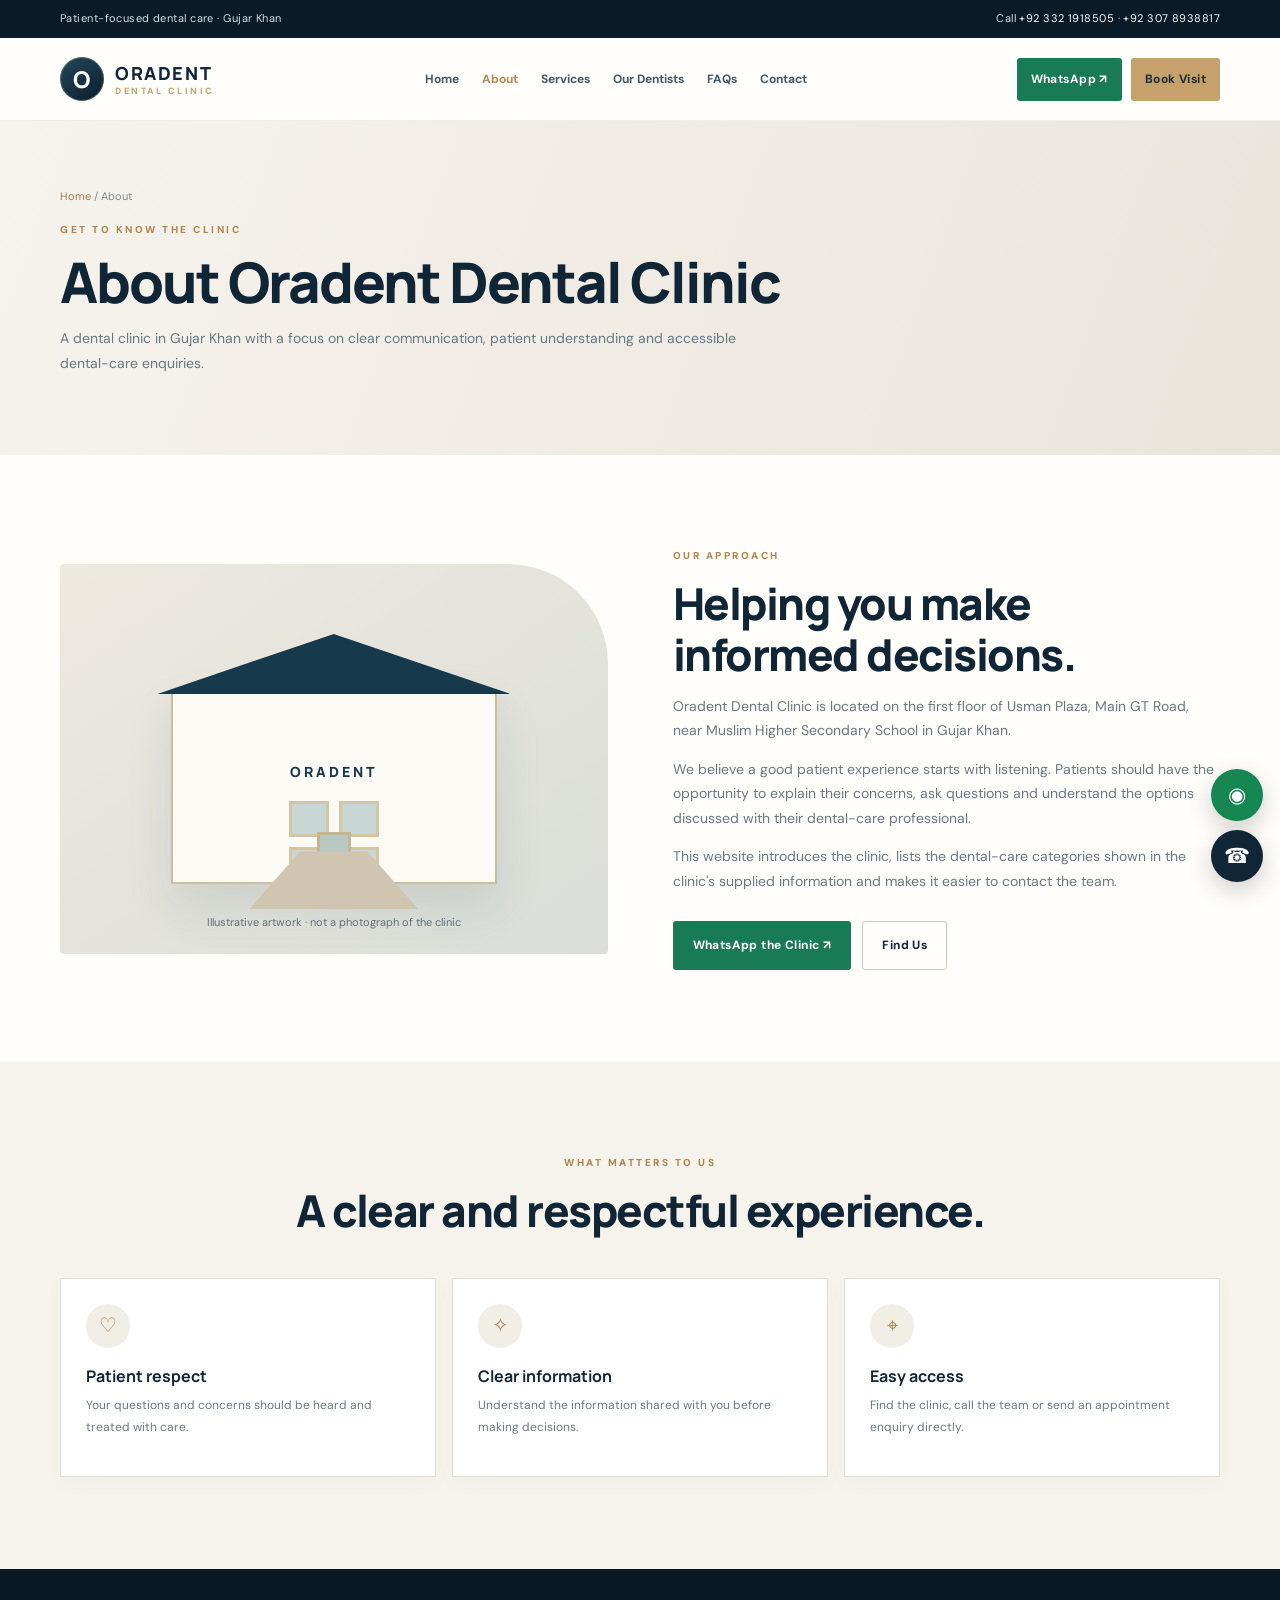
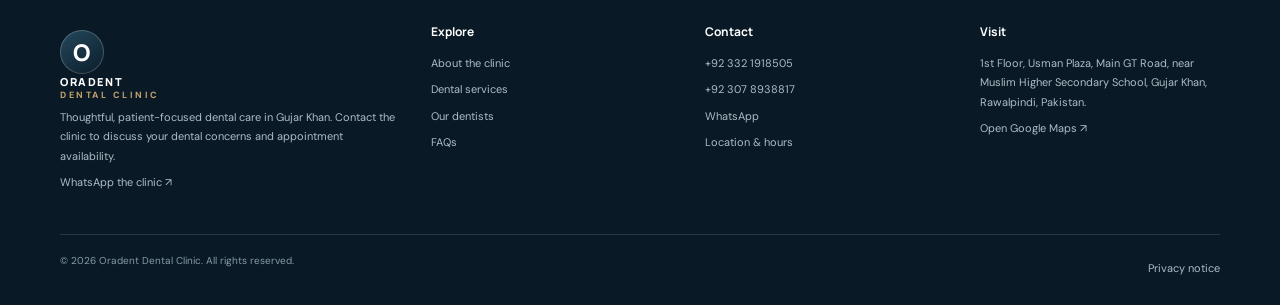
==== about.html @ bcf6b531 "Add Oradent clinic about page" ====
<!doctype html><html lang="en"><head><meta charset="utf-8"><meta name="viewport" content="width=device-width,initial-scale=1"><title>About Oradent Dental Clinic | Gujar Khan</title><meta name="description" content="Learn about Oradent Dental Clinic, its patient-focused approach, location and contact details."><meta name="theme-color" content="#102536"><link rel="canonical" href="https://oradent-clinic-site.vercel.app/about.html"><link rel="stylesheet" href="/assets/style.css"><script type="application/ld+json">{"@context":"https://schema.org","@type":"Dentist","name":"Oradent Dental Clinic","telephone":"+923321918505","address":{"@type":"PostalAddress","streetAddress":"1st Floor, Usman Plaza, Main GT Road, near Muslim Higher Secondary School","addressLocality":"Gujar Khan","addressRegion":"Punjab","postalCode":"47850","addressCountry":"PK"},"url":"https://oradent-clinic-site.vercel.app/"}</script></head><body><div class="topbar"><div class="wrap"><span>Patient-focused dental care · Gujar Khan</span><span>Call <a href="tel:+923321918505">+92 332 1918505</a> · <a href="tel:+923078938817">+92 307 8938817</a></span></div></div><header class="header"><div class="wrap nav"><a class="brand" href="/"><span class="brandmark">O</span><span>ORADENT<small>DENTAL CLINIC</small></span></a><button class="menuBtn" aria-label="Open navigation">☰</button><nav class="navlinks"><a class="" href="/">Home</a><a class="active" href="/about.html">About</a><a class="" href="/services.html">Services</a><a class="" href="/doctors.html">Our Dentists</a><a class="" href="/faq.html">FAQs</a><a class="" href="/contact.html">Contact</a></nav><div class="navactions"><a class="btn whatsapp small" href="https://wa.me/923321918505?text=Hello%20Oradent%20Dental%20Clinic%2C%20I%20would%20like%20to%20enquire." target="_blank" rel="noopener">WhatsApp ↗</a><a class="btn gold small" href="/appointment.html">Book Visit</a></div></div></header>
<main><section class="pageHero"><div class="wrap"><div class="breadcrumbs"><a href="/">Home</a> / About</div><div class="eyebrow">Get to know the clinic</div><h1>About Oradent Dental Clinic</h1><p>A dental clinic in Gujar Khan with a focus on clear communication, patient understanding and accessible dental-care enquiries.</p></div></section><section class="section"><div class="wrap split"><div class="illustration"><div class="clinicArt"><div class="roof"></div><div class="building"><span class="sign">ORADENT</span><div class="windows"><i></i><i></i><i></i><i></i></div><div class="door"></div></div><div class="path"></div></div><div class="artNote">Illustrative artwork · not a photograph of the clinic</div></div><div class="content"><div class="eyebrow">Our approach</div><h2>Helping you make informed decisions.</h2><p>Oradent Dental Clinic is located on the first floor of Usman Plaza, Main GT Road, near Muslim Higher Secondary School in Gujar Khan.</p><p>We believe a good patient experience starts with listening. Patients should have the opportunity to explain their concerns, ask questions and understand the options discussed with their dental-care professional.</p><p>This website introduces the clinic, lists the dental-care categories shown in the clinic's supplied information and makes it easier to contact the team.</p><div class="actions"><a class="btn whatsapp" href="https://wa.me/923321918505?text=Hello%20Oradent%20Dental%20Clinic%2C%20I%20would%20like%20to%20enquire." target="_blank" rel="noopener">WhatsApp the Clinic ↗</a><a class="btn outline" href="/contact.html">Find Us</a></div></div></div></section><section class="section soft"><div class="wrap"><div class="sectionHead"><div class="eyebrow">What matters to us</div><h2>A clear and respectful experience.</h2></div><div class="cards"><article class="card"><div class="cardIcon">♡</div><h3>Patient respect</h3><p>Your questions and concerns should be heard and treated with care.</p></article><article class="card"><div class="cardIcon">✧</div><h3>Clear information</h3><p>Understand the information shared with you before making decisions.</p></article><article class="card"><div class="cardIcon">⌖</div><h3>Easy access</h3><p>Find the clinic, call the team or send an appointment enquiry directly.</p></article></div></div></section></main><footer class="footer"><div class="wrap"><div class="footerGrid"><div><a class="brand" href="/" style="color:white"><span class="brandmark">O</span><span>ORADENT<small>DENTAL CLINIC</small></span></a><p>Thoughtful, patient-focused dental care in Gujar Khan. Contact the clinic to discuss your dental concerns and appointment availability.</p><a href="https://wa.me/923321918505?text=Hello%20Oradent%20Dental%20Clinic%2C%20I%20would%20like%20to%20enquire." target="_blank" rel="noopener">WhatsApp the clinic ↗</a></div><div><h4>Explore</h4><a href="/about.html">About the clinic</a><a href="/services.html">Dental services</a><a href="/doctors.html">Our dentists</a><a href="/faq.html">FAQs</a></div><div><h4>Contact</h4><a href="tel:+923321918505">+92 332 1918505</a><a href="tel:+923078938817">+92 307 8938817</a><a href="https://wa.me/923321918505?text=Hello%20Oradent%20Dental%20Clinic%2C%20I%20would%20like%20to%20enquire." target="_blank" rel="noopener">WhatsApp</a><a href="/contact.html">Location & hours</a></div><div><h4>Visit</h4><p>1st Floor, Usman Plaza, Main GT Road, near Muslim Higher Secondary School, Gujar Khan, Rawalpindi, Pakistan.</p><a href="https://maps.app.goo.gl/mqdsxvssHX6BZxFB8" target="_blank" rel="noopener">Open Google Maps ↗</a></div></div><div class="footerBottom"><span>© <span data-year>2026</span> Oradent Dental Clinic. All rights reserved.</span><a href="/privacy.html">Privacy notice</a></div></div></footer><div class="floating"><a class="floatBtn floatWa" href="https://wa.me/923321918505?text=Hello%20Oradent%20Dental%20Clinic%2C%20I%20would%20like%20to%20enquire." target="_blank" rel="noopener" aria-label="WhatsApp Oradent">◉</a><a class="floatBtn floatCall" href="tel:+923321918505" aria-label="Call Oradent">☎</a></div><script src="/assets/site.js" defer></script></body></html>
---- assets/style.css ----
@import url('https://fonts.googleapis.com/css2?family=DM+Sans:wght@400;500;600;700&family=Manrope:wght@500;600;700;800&display=swap');
:root{--navy:#102536;--navy2:#193b4e;--gold:#c6a16b;--cream:#f6f3ed;--paper:#fffefa;--ink:#1d303d;--muted:#687984;--line:#e7e0d5;--green:#a8c7b2}*{box-sizing:border-box}html{scroll-behavior:smooth}body{margin:0;color:var(--ink);font:15px/1.75 "DM Sans",sans-serif;background:var(--paper)}a{color:inherit;text-decoration:none}img{max-width:100%;display:block}.wrap{width:min(1160px,calc(100% - 40px));margin:auto}.topbar{background:#0a1a26;color:#d5e0e5;font-size:11px;letter-spacing:.04em}.topbar .wrap{min-height:38px;display:flex;align-items:center;justify-content:space-between;gap:15px}.topbar a{color:#fff}.header{position:sticky;top:0;z-index:30;background:#fffefaed;backdrop-filter:blur(14px);border-bottom:1px solid #10253612}.nav{height:82px;display:flex;align-items:center;justify-content:space-between;gap:24px}.brand{display:flex;align-items:center;gap:11px;color:var(--navy);font:800 18px Manrope;letter-spacing:1.6px}.brand small{display:block;color:var(--gold);font:700 9px "DM Sans";letter-spacing:2.5px}.brandmark{width:44px;height:44px;border-radius:50%;display:grid;place-items:center;color:#fff;background:linear-gradient(145deg,#24485c,#0b1d2a);font-size:23px;box-shadow:inset 0 0 0 1px #ffffff35}.navlinks{display:flex;align-items:center;gap:23px;font-size:12px;font-weight:700;color:#425867}.navlinks a:hover,.navlinks a.active{color:#b48b55}.navactions{display:flex;gap:9px;align-items:center}.btn{display:inline-flex;justify-content:center;align-items:center;gap:8px;padding:13px 19px;border:1px solid transparent;border-radius:3px;background:var(--navy);color:white;font-size:12px;font-weight:700;letter-spacing:.035em;transition:.2s;cursor:pointer}.btn:hover{background:var(--navy2);transform:translateY(-2px)}.btn.gold{background:var(--gold);color:#182c39}.btn.outline{background:transparent;color:var(--navy);border-color:#cfc6b7}.btn.whatsapp{background:#197b55;color:white}.btn.whatsapp:hover{background:#126744}.btn.small{padding:10px 13px}.menuBtn{display:none;background:none;border:0;font-size:26px;color:var(--navy)}.hero{background:linear-gradient(115deg,#f8f6f1,#eee9df);overflow:hidden}.heroGrid{display:grid;grid-template-columns:1.05fr .95fr;gap:65px;align-items:center;padding:86px 0}.eyebrow{font-size:10px;font-weight:800;letter-spacing:2.5px;text-transform:uppercase;color:#ae854e}.hero h1{font:800 clamp(42px,5.7vw,70px)/1.06 Manrope;letter-spacing:-3px;color:var(--navy);margin:18px 0}.hero h1 em{font-style:normal;color:#b58a50}.lead{font-size:16px;line-height:1.9;color:#62737e;max-width:550px}.actions{display:flex;gap:11px;flex-wrap:wrap;margin-top:28px}.heroVisual{height:500px;border-radius:220px 220px 4px 4px;background:radial-gradient(circle at 50% 42%,#fffefa,#d9d5c9 76%);display:grid;place-items:center;position:relative;box-shadow:0 25px 65px #122d3d20}.heroVisual:before{content:"";position:absolute;inset:20px;border:1px solid #c6a16b75;border-radius:inherit}.tooth{width:190px;height:215px;border-radius:50%;display:grid;place-items:center;background:#ffffff85;box-shadow:0 25px 60px #1c34401c}.tooth svg{width:145px}.visualKicker{position:absolute;top:32px;left:30px;font-size:10px;letter-spacing:2px;text-transform:uppercase;color:#61717a}.visualFoot{position:absolute;bottom:26px;right:22px;background:white;padding:12px 17px;border-left:3px solid var(--gold);font:700 11px Manrope;color:var(--navy);box-shadow:0 10px 28px #0001}.trustbar{background:linear-gradient(100deg,#102536,#1a4054);color:white}.trustbar .wrap{display:grid;grid-template-columns:repeat(3,1fr);padding:24px 0}.trustitem{text-align:center;border-right:1px solid #ffffff25}.trustitem:last-child{border:0}.trustitem b{display:block;font:700 13px Manrope}.trustitem span{font-size:11px;color:#b8c8d1}.section{padding:92px 0}.section.soft{background:var(--cream)}.sectionHead{text-align:center;max-width:700px;margin:0 auto 42px}.sectionHead h2,.content h2{font:800 clamp(30px,4vw,44px)/1.16 Manrope;letter-spacing:-1.5px;color:var(--navy);margin:13px 0}.sectionHead p,.content p{color:var(--muted);font-size:14px}.split{display:grid;grid-template-columns:1fr 1fr;gap:65px;align-items:center}.illustration{min-height:390px;position:relative;display:grid;place-items:center;overflow:hidden;background:linear-gradient(145deg,#eee9df,#d9ded8);border-radius:4px 100px 4px 4px}.clinicArt{width:70%;height:250px;position:relative;display:flex;align-items:flex-end;justify-content:center}.building{width:85%;height:78%;background:#fbfaf5;border:2px solid #cbbd9f;box-shadow:0 22px 45px #1d33401c;display:flex;align-items:center;flex-direction:column}.roof{position:absolute;top:0;width:92%;height:24%;background:#17394c;clip-path:polygon(50% 0,100% 100%,0 100%)}.sign{margin-top:22%;font:800 14px Manrope;letter-spacing:3px;color:#17394c}.windows{display:grid;grid-template-columns:repeat(2,40px);gap:10px;margin-top:20px}.windows i{height:36px;background:#c8d7d4;border:3px solid #d6c5a4}.door{position:absolute;bottom:0;width:34px;height:52px;background:#b8c8c3;border:3px solid #c7b590}.path{position:absolute;bottom:-10%;width:44%;height:23%;background:#d0c5b1;clip-path:polygon(30% 0,70% 0,100% 100%,0 100%)}.artNote{position:absolute;bottom:22px;left:20px;right:20px;text-align:center;font-size:11px;color:#5f707a}.checks{display:grid;grid-template-columns:1fr 1fr;gap:12px;margin-top:24px}.checks span{font-size:12px;font-weight:700}.checks span:before{content:"✓";color:#b58a50;margin-right:9px}.cards{display:grid;grid-template-columns:repeat(3,1fr);gap:16px}.card{padding:25px;background:white;border:1px solid var(--line);box-shadow:0 6px 22px #142b3907;transition:.2s}.card:hover{transform:translateY(-4px);box-shadow:0 18px 38px #102a4312;border-color:#d5c4a8}.cardIcon{width:44px;height:44px;background:#f1eee6;color:#aa814d;display:grid;place-items:center;font-size:20px;border-radius:50%}.card h3{font:700 16px Manrope;color:var(--navy);margin:17px 0 8px}.card p{font-size:12px;color:var(--muted);line-height:1.8;margin:0 0 13px}.more{font-size:11px;color:#a77c43;font-weight:800}.dentistCard{background:white;border:1px solid var(--line);padding:28px;display:flex;gap:20px;align-items:flex-start}.dentistAvatar{width:76px;height:76px;flex:none;border-radius:50%;background:linear-gradient(145deg,#17394c,#d1b27f);display:grid;place-items:center;color:white;font:800 24px Manrope}.dentistCard h3{font:700 18px Manrope;color:var(--navy);margin:3px 0 4px}.dentistCard p{font-size:12px;color:var(--muted);margin:4px 0}.credential{font-size:11px;font-weight:700;color:#9b7647}.ctaBand{background:linear-gradient(110deg,#0e2231,#1b4054);color:white;padding:58px 0}.ctaBand .wrap{display:flex;align-items:center;justify-content:space-between;gap:25px}.ctaBand h2{font:800 30px Manrope;margin:0 0 7px;color:white}.ctaBand p{font-size:13px;color:#bdcbd4;margin:0}.ctaButtons{display:flex;gap:9px;flex-wrap:wrap}.faqList{max-width:820px;margin:auto}.faqItem{border:1px solid var(--line);background:white;margin-bottom:10px}.faqQ{width:100%;padding:18px 20px;border:0;background:none;text-align:left;display:flex;justify-content:space-between;gap:12px;color:var(--navy);font:700 13px Manrope;cursor:pointer}.faqA{display:none;padding:0 20px 18px;color:var(--muted);font-size:13px}.faqItem.open .faqA{display:block}.contactGrid{display:grid;grid-template-columns:.9fr 1.1fr;gap:55px}.detail{padding:14px 0 14px 16px;border-left:2px solid var(--gold);font-size:13px;color:var(--muted);margin:15px 0}.detail b{display:block;color:var(--navy);font:700 12px Manrope}.map iframe{width:100%;height:390px;border:0;border-radius:4px;box-shadow:0 20px 55px #102a4312}.pageHero{padding:66px 0;background:linear-gradient(110deg,#f6f3ed,#eae5db)}.pageHero h1{font:800 clamp(36px,5vw,56px)/1.1 Manrope;color:var(--navy);letter-spacing:-2px;margin:12px 0}.pageHero p{max-width:680px;color:var(--muted);font-size:14px}.breadcrumbs{font-size:11px;color:#7b898f;margin-bottom:15px}.breadcrumbs a{color:#a17b4b}.serviceDetail{display:grid;grid-template-columns:1fr 1fr;gap:25px;align-items:start;padding:27px 0;border-bottom:1px solid var(--line)}.serviceDetail h3{font:700 19px Manrope;color:var(--navy);margin:0 0 8px}.serviceDetail p{font-size:13px;color:var(--muted);margin:0}.serviceDetail .tag{display:inline-block;font-size:10px;color:#9d7748;letter-spacing:1px;text-transform:uppercase;font-weight:800;margin-bottom:7px}.formBox{max-width:760px;background:white;border:1px solid var(--line);padding:30px;box-shadow:0 14px 45px #122b3a0a}.formGrid{display:grid;grid-template-columns:1fr 1fr;gap:16px}.field label{display:block;font-size:11px;font-weight:700;color:var(--navy);margin-bottom:6px}.field input,.field select,.field textarea{width:100%;border:1px solid #dcd6cb;background:#fffefa;padding:13px;font:13px "DM Sans";color:var(--ink);border-radius:2px}.field textarea{min-height:110px;resize:vertical}.field.full{grid-column:1/-1}.formNote{font-size:11px;color:var(--muted)}.footer{background:#091a26;color:#d7e0e5;padding:54px 0 20px}.footerGrid{display:grid;grid-template-columns:1.4fr 1fr 1fr 1fr;gap:35px;padding-bottom:35px}.footer h4{font:700 12px Manrope;color:white;margin:0 0 14px}.footer p,.footer a{display:block;font-size:11px;color:#aebdc6;margin:7px 0}.footer a:hover{color:var(--gold)}.footerBottom{border-top:1px solid #ffffff20;padding-top:17px;display:flex;justify-content:space-between;gap:15px;font-size:10px;color:#879ba8}.floating{position:fixed;right:17px;bottom:18px;z-index:25;display:flex;flex-direction:column;gap:9px}.floatBtn{width:52px;height:52px;border-radius:50%;display:grid;place-items:center;color:white;box-shadow:0 8px 25px #0003;font-size:21px}.floatCall{background:var(--navy)}.floatWa{background:#168653}.legal{max-width:850px}.legal h2{font:700 21px Manrope;color:var(--navy);margin-top:30px}.legal p,.legal li{font-size:13px;color:var(--muted)}:focus-visible{outline:3px solid var(--gold);outline-offset:3px}
@media(max-width:980px){.navlinks{gap:13px}.navactions .btn{padding:11px 12px}.heroGrid{gap:35px}.cards{grid-template-columns:repeat(2,1fr)}.footerGrid{grid-template-columns:1.2fr 1fr 1fr}}
@media(max-width:720px){.wrap{width:calc(100% - 32px)}.topbar .wrap{padding:8px 0;flex-wrap:wrap}.nav{height:70px}.menuBtn{display:block}.navlinks{display:none;position:absolute;top:70px;left:0;right:0;padding:20px 25px;background:#fffefa;box-shadow:0 15px 25px #10253618;flex-direction:column;align-items:flex-start}.navlinks.show{display:flex}.navactions .btn{display:none}.heroGrid,.split,.contactGrid{grid-template-columns:1fr}.heroGrid{padding:55px 0 40px}.heroVisual{height:360px;max-width:430px;width:100%;margin:auto;border-radius:170px 170px 4px 4px}.trustbar .wrap{grid-template-columns:1fr;gap:13px;padding:20px 0}.trustitem{text-align:left;border:0;border-bottom:1px solid #ffffff25;padding-bottom:11px}.trustitem:last-child{border:0}.section{padding:68px 0}.illustration{min-height:310px}.ctaBand .wrap{align-items:flex-start;flex-direction:column}.ctaBand h2{font-size:26px}.footerGrid{grid-template-columns:1fr 1fr;gap:25px}.footerGrid>div:first-child{grid-column:1/-1}.formGrid{grid-template-columns:1fr}.field.full{grid-column:auto}.formBox{padding:21px}.serviceDetail{grid-template-columns:1fr;gap:8px}.map iframe{height:320px}}
@media(max-width:420px){.cards,.checks{grid-template-columns:1fr}.actions .btn,.ctaButtons .btn{width:100%}.dentistCard{padding:20px;gap:14px}.dentistAvatar{width:58px;height:58px}}
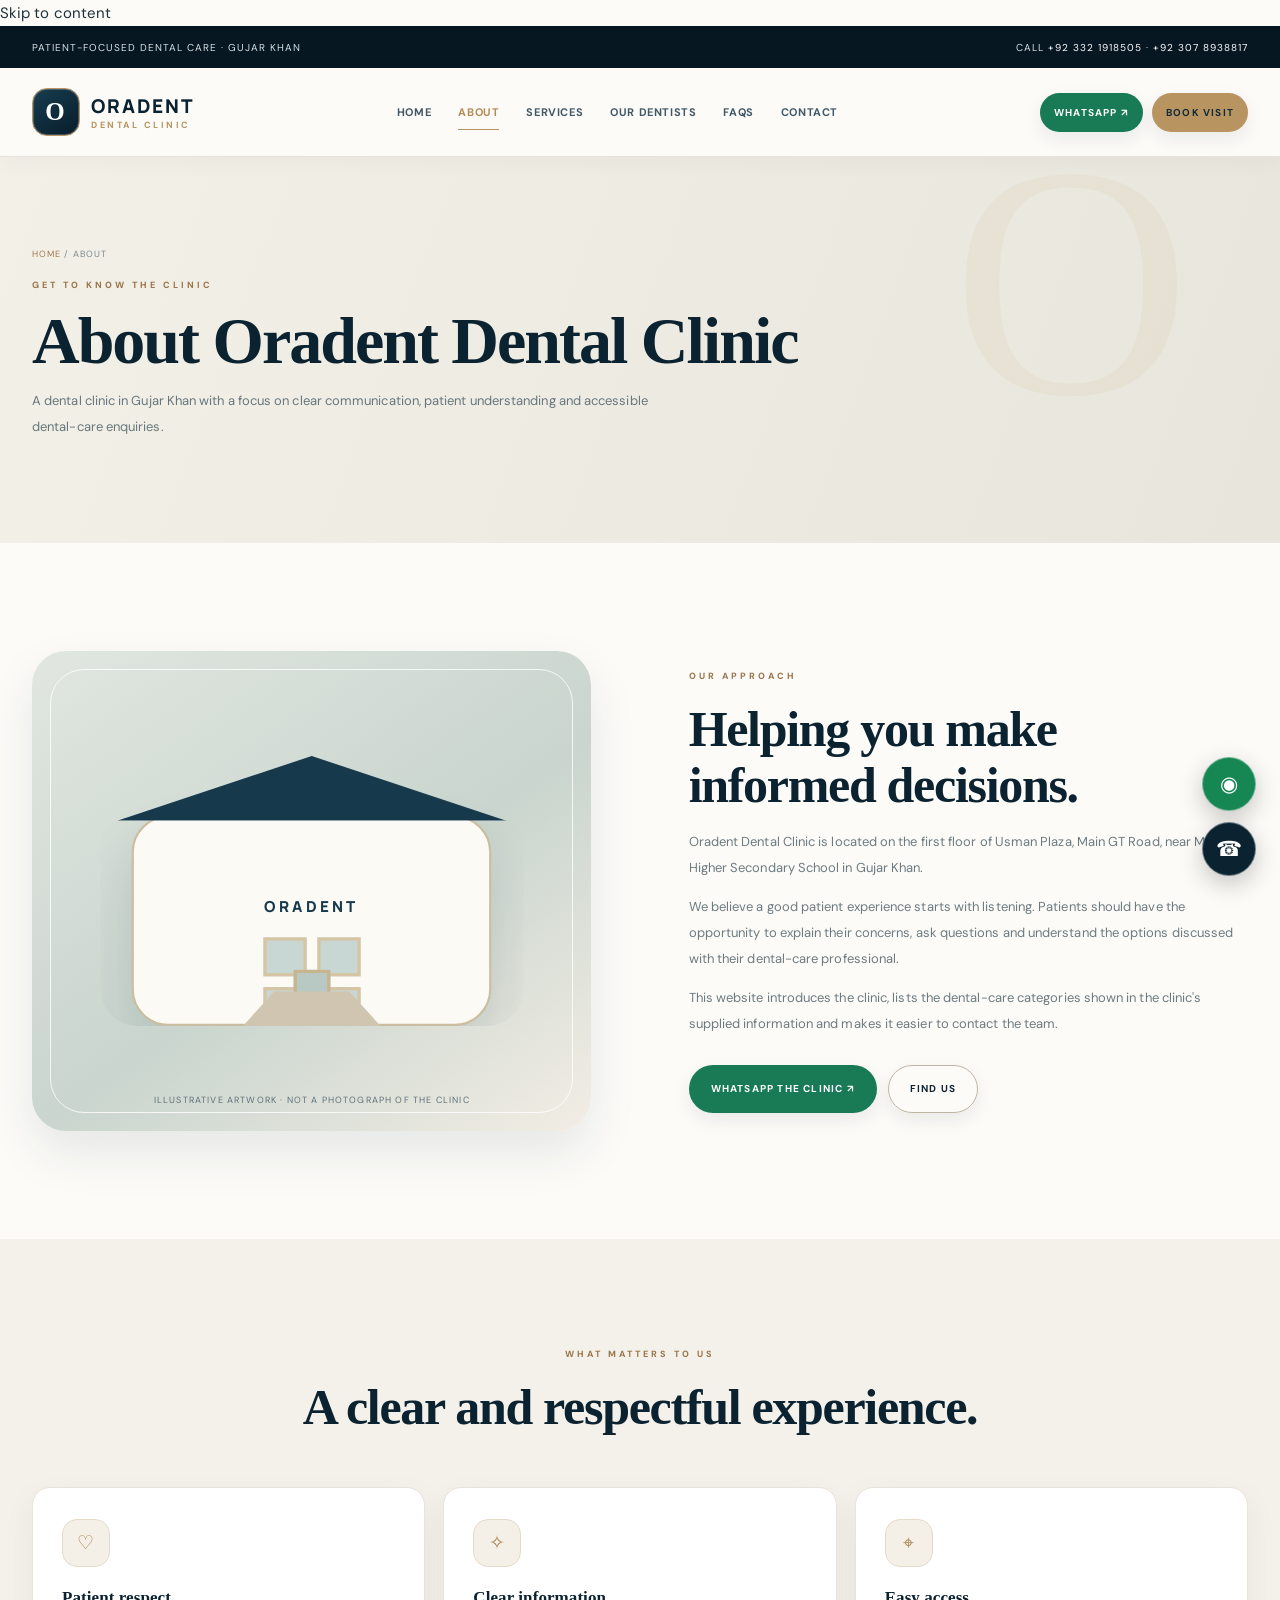
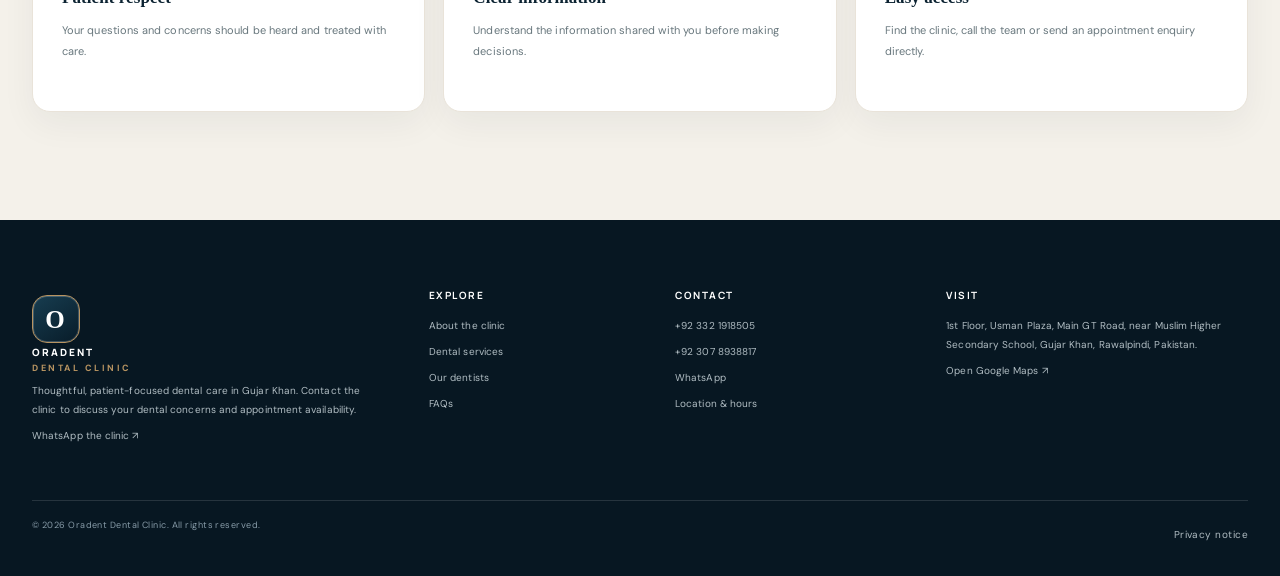
==== commit 2ac20351: "Improve page metadata, accessibility and public-facing copy" ====
--- a/about.html
+++ b/about.html
@@ -1,2 +1,2 @@
-<!doctype html><html lang="en"><head><meta charset="utf-8"><meta name="viewport" content="width=device-width,initial-scale=1"><title>About Oradent Dental Clinic | Gujar Khan</title><meta name="description" content="Learn about Oradent Dental Clinic, its patient-focused approach, location and contact details."><meta name="theme-color" content="#102536"><link rel="canonical" href="https://oradent-clinic-site.vercel.app/about.html"><link rel="stylesheet" href="/assets/style.css"><script type="application/ld+json">{"@context":"https://schema.org","@type":"Dentist","name":"Oradent Dental Clinic","telephone":"+923321918505","address":{"@type":"PostalAddress","streetAddress":"1st Floor, Usman Plaza, Main GT Road, near Muslim Higher Secondary School","addressLocality":"Gujar Khan","addressRegion":"Punjab","postalCode":"47850","addressCountry":"PK"},"url":"https://oradent-clinic-site.vercel.app/"}</script></head><body><div class="topbar"><div class="wrap"><span>Patient-focused dental care · Gujar Khan</span><span>Call <a href="tel:+923321918505">+92 332 1918505</a> · <a href="tel:+923078938817">+92 307 8938817</a></span></div></div><header class="header"><div class="wrap nav"><a class="brand" href="/"><span class="brandmark">O</span><span>ORADENT<small>DENTAL CLINIC</small></span></a><button class="menuBtn" aria-label="Open navigation">☰</button><nav class="navlinks"><a class="" href="/">Home</a><a class="active" href="/about.html">About</a><a class="" href="/services.html">Services</a><a class="" href="/doctors.html">Our Dentists</a><a class="" href="/faq.html">FAQs</a><a class="" href="/contact.html">Contact</a></nav><div class="navactions"><a class="btn whatsapp small" href="https://wa.me/923321918505?text=Hello%20Oradent%20Dental%20Clinic%2C%20I%20would%20like%20to%20enquire." target="_blank" rel="noopener">WhatsApp ↗</a><a class="btn gold small" href="/appointment.html">Book Visit</a></div></div></header>
-<main><section class="pageHero"><div class="wrap"><div class="breadcrumbs"><a href="/">Home</a> / About</div><div class="eyebrow">Get to know the clinic</div><h1>About Oradent Dental Clinic</h1><p>A dental clinic in Gujar Khan with a focus on clear communication, patient understanding and accessible dental-care enquiries.</p></div></section><section class="section"><div class="wrap split"><div class="illustration"><div class="clinicArt"><div class="roof"></div><div class="building"><span class="sign">ORADENT</span><div class="windows"><i></i><i></i><i></i><i></i></div><div class="door"></div></div><div class="path"></div></div><div class="artNote">Illustrative artwork · not a photograph of the clinic</div></div><div class="content"><div class="eyebrow">Our approach</div><h2>Helping you make informed decisions.</h2><p>Oradent Dental Clinic is located on the first floor of Usman Plaza, Main GT Road, near Muslim Higher Secondary School in Gujar Khan.</p><p>We believe a good patient experience starts with listening. Patients should have the opportunity to explain their concerns, ask questions and understand the options discussed with their dental-care professional.</p><p>This website introduces the clinic, lists the dental-care categories shown in the clinic's supplied information and makes it easier to contact the team.</p><div class="actions"><a class="btn whatsapp" href="https://wa.me/923321918505?text=Hello%20Oradent%20Dental%20Clinic%2C%20I%20would%20like%20to%20enquire." target="_blank" rel="noopener">WhatsApp the Clinic ↗</a><a class="btn outline" href="/contact.html">Find Us</a></div></div></div></section><section class="section soft"><div class="wrap"><div class="sectionHead"><div class="eyebrow">What matters to us</div><h2>A clear and respectful experience.</h2></div><div class="cards"><article class="card"><div class="cardIcon">♡</div><h3>Patient respect</h3><p>Your questions and concerns should be heard and treated with care.</p></article><article class="card"><div class="cardIcon">✧</div><h3>Clear information</h3><p>Understand the information shared with you before making decisions.</p></article><article class="card"><div class="cardIcon">⌖</div><h3>Easy access</h3><p>Find the clinic, call the team or send an appointment enquiry directly.</p></article></div></div></section></main><footer class="footer"><div class="wrap"><div class="footerGrid"><div><a class="brand" href="/" style="color:white"><span class="brandmark">O</span><span>ORADENT<small>DENTAL CLINIC</small></span></a><p>Thoughtful, patient-focused dental care in Gujar Khan. Contact the clinic to discuss your dental concerns and appointment availability.</p><a href="https://wa.me/923321918505?text=Hello%20Oradent%20Dental%20Clinic%2C%20I%20would%20like%20to%20enquire." target="_blank" rel="noopener">WhatsApp the clinic ↗</a></div><div><h4>Explore</h4><a href="/about.html">About the clinic</a><a href="/services.html">Dental services</a><a href="/doctors.html">Our dentists</a><a href="/faq.html">FAQs</a></div><div><h4>Contact</h4><a href="tel:+923321918505">+92 332 1918505</a><a href="tel:+923078938817">+92 307 8938817</a><a href="https://wa.me/923321918505?text=Hello%20Oradent%20Dental%20Clinic%2C%20I%20would%20like%20to%20enquire." target="_blank" rel="noopener">WhatsApp</a><a href="/contact.html">Location & hours</a></div><div><h4>Visit</h4><p>1st Floor, Usman Plaza, Main GT Road, near Muslim Higher Secondary School, Gujar Khan, Rawalpindi, Pakistan.</p><a href="https://maps.app.goo.gl/mqdsxvssHX6BZxFB8" target="_blank" rel="noopener">Open Google Maps ↗</a></div></div><div class="footerBottom"><span>© <span data-year>2026</span> Oradent Dental Clinic. All rights reserved.</span><a href="/privacy.html">Privacy notice</a></div></div></footer><div class="floating"><a class="floatBtn floatWa" href="https://wa.me/923321918505?text=Hello%20Oradent%20Dental%20Clinic%2C%20I%20would%20like%20to%20enquire." target="_blank" rel="noopener" aria-label="WhatsApp Oradent">◉</a><a class="floatBtn floatCall" href="tel:+923321918505" aria-label="Call Oradent">☎</a></div><script src="/assets/site.js" defer></script></body></html>+<!doctype html><html lang="en"><head><meta charset="utf-8"><meta name="viewport" content="width=device-width,initial-scale=1"><title>About Oradent Dental Clinic | Gujar Khan</title><meta name="description" content="Learn about Oradent Dental Clinic, its patient-focused approach, location and contact details."><meta name="theme-color" content="#102536"><link rel="canonical" href="https://oradent-clinic-site.vercel.app/about.html"><meta property="og:type" content="website"><meta property="og:site_name" content="Oradent Dental Clinic"><meta property="og:title" content="About Oradent Dental Clinic | Gujar Khan"><meta property="og:description" content="Learn about Oradent Dental Clinic, its patient-focused approach, location and contact details."><meta property="og:url" content="https://oradent-clinic-site.vercel.app/about.html"><meta name="twitter:card" content="summary"><meta name="twitter:title" content="About Oradent Dental Clinic | Gujar Khan"><meta name="twitter:description" content="Learn about Oradent Dental Clinic, its patient-focused approach, location and contact details."><link rel="icon" type="image/svg+xml" href="/favicon.svg"><link rel="stylesheet" href="/assets/style.css"><script type="application/ld+json">{"@context":"https://schema.org","@type":"Dentist","name":"Oradent Dental Clinic","telephone":"+923321918505","address":{"@type":"PostalAddress","streetAddress":"1st Floor, Usman Plaza, Main GT Road, near Muslim Higher Secondary School","addressLocality":"Gujar Khan","addressRegion":"Punjab","postalCode":"47850","addressCountry":"PK"},"url":"https://oradent-clinic-site.vercel.app/"}</script></head><body><a class="skipLink" href="#main-content">Skip to content</a><div class="topbar"><div class="wrap"><span>Patient-focused dental care · Gujar Khan</span><span>Call <a href="tel:+923321918505">+92 332 1918505</a> · <a href="tel:+923078938817">+92 307 8938817</a></span></div></div><header class="header"><div class="wrap nav"><a class="brand" href="/"><span class="brandmark">O</span><span>ORADENT<small>DENTAL CLINIC</small></span></a><button class="menuBtn" aria-label="Open navigation">☰</button><nav class="navlinks"><a class="" href="/">Home</a><a class="active" href="/about.html">About</a><a class="" href="/services.html">Services</a><a class="" href="/doctors.html">Our Dentists</a><a class="" href="/faq.html">FAQs</a><a class="" href="/contact.html">Contact</a></nav><div class="navactions"><a class="btn whatsapp small" href="https://wa.me/923321918505?text=Hello%20Oradent%20Dental%20Clinic%2C%20I%20would%20like%20to%20enquire." target="_blank" rel="noopener">WhatsApp ↗</a><a class="btn gold small" href="/appointment.html">Book Visit</a></div></div></header>
+<main id="main-content"><section class="pageHero"><div class="wrap"><div class="breadcrumbs"><a href="/">Home</a> / About</div><div class="eyebrow">Get to know the clinic</div><h1>About Oradent Dental Clinic</h1><p>A dental clinic in Gujar Khan with a focus on clear communication, patient understanding and accessible dental-care enquiries.</p></div></section><section class="section"><div class="wrap split"><div class="illustration"><div class="clinicArt"><div class="roof"></div><div class="building"><span class="sign">ORADENT</span><div class="windows"><i></i><i></i><i></i><i></i></div><div class="door"></div></div><div class="path"></div></div><div class="artNote">Illustrative artwork · not a photograph of the clinic</div></div><div class="content"><div class="eyebrow">Our approach</div><h2>Helping you make informed decisions.</h2><p>Oradent Dental Clinic is located on the first floor of Usman Plaza, Main GT Road, near Muslim Higher Secondary School in Gujar Khan.</p><p>We believe a good patient experience starts with listening. Patients should have the opportunity to explain their concerns, ask questions and understand the options discussed with their dental-care professional.</p><p>This website introduces the clinic, lists the dental-care categories shown in the clinic's supplied information and makes it easier to contact the team.</p><div class="actions"><a class="btn whatsapp" href="https://wa.me/923321918505?text=Hello%20Oradent%20Dental%20Clinic%2C%20I%20would%20like%20to%20enquire." target="_blank" rel="noopener">WhatsApp the Clinic ↗</a><a class="btn outline" href="/contact.html">Find Us</a></div></div></div></section><section class="section soft"><div class="wrap"><div class="sectionHead"><div class="eyebrow">What matters to us</div><h2>A clear and respectful experience.</h2></div><div class="cards"><article class="card"><div class="cardIcon">♡</div><h3>Patient respect</h3><p>Your questions and concerns should be heard and treated with care.</p></article><article class="card"><div class="cardIcon">✧</div><h3>Clear information</h3><p>Understand the information shared with you before making decisions.</p></article><article class="card"><div class="cardIcon">⌖</div><h3>Easy access</h3><p>Find the clinic, call the team or send an appointment enquiry directly.</p></article></div></div></section></main><footer class="footer"><div class="wrap"><div class="footerGrid"><div><a class="brand" href="/" style="color:white"><span class="brandmark">O</span><span>ORADENT<small>DENTAL CLINIC</small></span></a><p>Thoughtful, patient-focused dental care in Gujar Khan. Contact the clinic to discuss your dental concerns and appointment availability.</p><a href="https://wa.me/923321918505?text=Hello%20Oradent%20Dental%20Clinic%2C%20I%20would%20like%20to%20enquire." target="_blank" rel="noopener">WhatsApp the clinic ↗</a></div><div><h4>Explore</h4><a href="/about.html">About the clinic</a><a href="/services.html">Dental services</a><a href="/doctors.html">Our dentists</a><a href="/faq.html">FAQs</a></div><div><h4>Contact</h4><a href="tel:+923321918505">+92 332 1918505</a><a href="tel:+923078938817">+92 307 8938817</a><a href="https://wa.me/923321918505?text=Hello%20Oradent%20Dental%20Clinic%2C%20I%20would%20like%20to%20enquire." target="_blank" rel="noopener">WhatsApp</a><a href="/contact.html">Location & hours</a></div><div><h4>Visit</h4><p>1st Floor, Usman Plaza, Main GT Road, near Muslim Higher Secondary School, Gujar Khan, Rawalpindi, Pakistan.</p><a href="https://maps.app.goo.gl/mqdsxvssHX6BZxFB8" target="_blank" rel="noopener">Open Google Maps ↗</a></div></div><div class="footerBottom"><span>© <span data-year>2026</span> Oradent Dental Clinic. All rights reserved.</span><a href="/privacy.html">Privacy notice</a></div></div></footer><div class="floating"><a class="floatBtn floatWa" href="https://wa.me/923321918505?text=Hello%20Oradent%20Dental%20Clinic%2C%20I%20would%20like%20to%20enquire." target="_blank" rel="noopener" aria-label="WhatsApp Oradent">◉</a><a class="floatBtn floatCall" href="tel:+923321918505" aria-label="Call Oradent">☎</a></div><script src="/assets/site.js" defer></script></body></html>
--- a/assets/style.css
+++ b/assets/style.css
@@ -3,3 +3,118 @@
 @media(max-width:980px){.navlinks{gap:13px}.navactions .btn{padding:11px 12px}.heroGrid{gap:35px}.cards{grid-template-columns:repeat(2,1fr)}.footerGrid{grid-template-columns:1.2fr 1fr 1fr}}
 @media(max-width:720px){.wrap{width:calc(100% - 32px)}.topbar .wrap{padding:8px 0;flex-wrap:wrap}.nav{height:70px}.menuBtn{display:block}.navlinks{display:none;position:absolute;top:70px;left:0;right:0;padding:20px 25px;background:#fffefa;box-shadow:0 15px 25px #10253618;flex-direction:column;align-items:flex-start}.navlinks.show{display:flex}.navactions .btn{display:none}.heroGrid,.split,.contactGrid{grid-template-columns:1fr}.heroGrid{padding:55px 0 40px}.heroVisual{height:360px;max-width:430px;width:100%;margin:auto;border-radius:170px 170px 4px 4px}.trustbar .wrap{grid-template-columns:1fr;gap:13px;padding:20px 0}.trustitem{text-align:left;border:0;border-bottom:1px solid #ffffff25;padding-bottom:11px}.trustitem:last-child{border:0}.section{padding:68px 0}.illustration{min-height:310px}.ctaBand .wrap{align-items:flex-start;flex-direction:column}.ctaBand h2{font-size:26px}.footerGrid{grid-template-columns:1fr 1fr;gap:25px}.footerGrid>div:first-child{grid-column:1/-1}.formGrid{grid-template-columns:1fr}.field.full{grid-column:auto}.formBox{padding:21px}.serviceDetail{grid-template-columns:1fr;gap:8px}.map iframe{height:320px}}
 @media(max-width:420px){.cards,.checks{grid-template-columns:1fr}.actions .btn,.ctaButtons .btn{width:100%}.dentistCard{padding:20px;gap:14px}.dentistAvatar{width:58px;height:58px}}
+
+/* ORADENT PREMIUM VISUAL REFINEMENT */
+:root{--navy:#0b2231;--navy2:#153b4e;--gold:#b89461;--cream:#f4f0e8;--paper:#fcfbf8;--ink:#20313a;--muted:#68777d;--line:#e5dfd4;--green:#a8c7b2}
+body{background:#fcfbf8;color:#20313a;font-size:15px;letter-spacing:.005em}
+.wrap{width:min(1240px,calc(100% - 64px))}
+.topbar{background:#071722;font-size:10px;letter-spacing:.1em;text-transform:uppercase}
+.topbar .wrap{min-height:42px}
+.header{background:rgba(252,251,248,.94);border-bottom:1px solid #e8e2d8;box-shadow:0 5px 22px rgba(14,34,48,.035)}
+.nav{height:88px}
+.brand{font-size:19px;letter-spacing:2px}
+.brandmark{width:48px;height:48px;background:linear-gradient(145deg,#173d50,#081c29);border:1px solid #b89461;font-family:Georgia,serif;font-size:25px}
+.navlinks{gap:27px;font-size:11px;letter-spacing:.055em;text-transform:uppercase}
+.navlinks a{position:relative;padding:8px 0}
+.navlinks a:after{content:"";position:absolute;left:0;bottom:0;width:0;height:1px;background:var(--gold);transition:width .25s}
+.navlinks a:hover:after,.navlinks a.active:after{width:100%}
+.btn{padding:14px 21px;border-radius:2px;font-size:10px;letter-spacing:.12em;text-transform:uppercase;box-shadow:0 7px 18px rgba(8,28,41,.08)}
+.btn.gold{background:#b89461;color:#102a39}
+.btn.whatsapp{background:#187b55}
+.btn.outline{border-color:#bfb5a5}
+.hero{position:relative;background:#f1eee7}
+.hero:before{content:"";position:absolute;inset:0 0 0 56%;background:linear-gradient(135deg,#e8e4da,#d8ded8)}
+.heroGrid{position:relative;grid-template-columns:1.04fr .96fr;gap:8%;padding:100px 0 94px;min-height:630px}
+.hero h1{font:600 clamp(48px,6vw,78px)/1.02 Georgia,serif;letter-spacing:-2.8px;margin:23px 0 22px;max-width:650px}
+.hero h1 em{color:#a98453;font-style:italic}
+.eyebrow{font-size:9px;letter-spacing:3px;color:#9a774d}
+.lead{font-size:15px;line-height:2;max-width:520px;color:#61717a}
+.heroVisual{height:510px;border-radius:2px 150px 2px 2px;background:linear-gradient(145deg,#dfe5df,#c8d3cd 52%,#eee9df);box-shadow:0 28px 65px rgba(12,34,47,.14);overflow:hidden}
+.heroVisual:before{inset:16px;border-radius:2px 140px 2px 2px;border-color:#fff9}
+.heroVisual:after{content:"";position:absolute;inset:0;background:linear-gradient(180deg,transparent 55%,rgba(9,29,42,.13))}
+.tooth{width:220px;height:250px;background:rgba(255,255,255,.52);border:1px solid rgba(255,255,255,.65);backdrop-filter:blur(4px)}
+.tooth svg{width:165px}
+.visualKicker{top:43px;left:40px;color:#3e5862;font-size:9px;letter-spacing:3px}
+.visualFoot{bottom:35px;right:32px;padding:17px 22px;font-size:10px;letter-spacing:.08em;text-transform:uppercase;border-left:2px solid var(--gold)}
+.trustbar{background:#0b2231}
+.trustbar .wrap{padding:27px 0}
+.trustitem b{font-size:11px;letter-spacing:.06em;text-transform:uppercase}
+.trustitem span{font-size:10px;letter-spacing:.025em}
+.section{padding:108px 0}
+.section.soft{background:#f4f1ea}
+.sectionHead{max-width:740px;margin-bottom:52px}
+.sectionHead h2,.content h2{font:600 clamp(34px,4vw,50px)/1.12 Georgia,serif;letter-spacing:-1.3px;margin:16px 0}
+.sectionHead p,.content p{font-size:13px;line-height:2;color:#6d7b80}
+.split{gap:8%;grid-template-columns:1fr 1fr}
+.illustration{min-height:480px;border-radius:2px 125px 2px 2px;background:linear-gradient(145deg,#e1e6e0,#c9d5ce 55%,#f2ede4);box-shadow:0 22px 50px rgba(16,40,52,.09)}
+.illustration:before{content:"";position:absolute;inset:18px;border:1px solid rgba(255,255,255,.8);border-radius:2px 110px 2px 2px}
+.clinicArt{transform:scale(1.08)}
+.building{box-shadow:0 25px 50px rgba(12,34,47,.12)}
+.artNote{font-size:9px;letter-spacing:.13em;text-transform:uppercase}
+.checks{gap:16px 22px}
+.checks span{font-size:11px;letter-spacing:.025em}
+.cards{grid-template-columns:repeat(3,1fr);gap:18px}
+.card{padding:31px 29px 28px;min-height:225px;border:1px solid #e9e3d9;box-shadow:0 10px 30px rgba(11,34,49,.035);position:relative;overflow:hidden}
+.card:after{content:"";position:absolute;bottom:0;left:0;width:0;height:2px;background:var(--gold);transition:width .3s}
+.card:hover:after{width:100%}
+.cardIcon{width:48px;height:48px;background:#f4f0e8;border:1px solid #e5d9c7;font-size:19px}
+.card h3{font:600 17px Georgia,serif;line-height:1.35;margin:20px 0 10px}
+.card p{font-size:11px;line-height:1.9}
+.more{font-size:9px;letter-spacing:.12em}
+.dentistCard{padding:32px;border:1px solid #e8e2d8;box-shadow:0 12px 32px rgba(11,34,49,.045)}
+.dentistAvatar{width:82px;height:82px;background:linear-gradient(145deg,#173b4e,#b89461);font:600 24px Georgia,serif;border:3px solid #f3eee5}
+.dentistCard h3{font:600 21px Georgia,serif}
+.dentistCard p{font-size:11px}
+.credential{font-size:10px;letter-spacing:.04em}
+.ctaBand{background:#0b2231;padding:70px 0}
+.ctaBand h2{font:600 36px Georgia,serif;letter-spacing:-.5px}
+.ctaBand p{font-size:12px;line-height:1.8}
+.faqItem{border:0;border-bottom:1px solid #ddd6ca;background:transparent;margin:0}
+.faqQ{padding:22px 4px;font:600 15px Georgia,serif}
+.faqA{padding:0 4px 22px;font-size:12px;line-height:1.9;max-width:700px}
+.pageHero{padding:90px 0;background:linear-gradient(110deg,#f3f0e8,#e8e5dc);position:relative;overflow:hidden}
+.pageHero:after{content:"O";position:absolute;right:7%;top:-65px;font:400 330px Georgia,serif;color:rgba(184,148,97,.08);pointer-events:none}
+.pageHero h1{font:600 clamp(42px,5.4vw,66px)/1.05 Georgia,serif;letter-spacing:-2px;max-width:850px}
+.pageHero p{font-size:13px;line-height:2;max-width:650px}
+.breadcrumbs{font-size:9px;letter-spacing:.12em;text-transform:uppercase}
+.serviceDetail{padding:34px 0;grid-template-columns:.85fr 1.15fr;gap:45px}
+.serviceDetail h3{font:600 23px Georgia,serif}
+.serviceDetail p{font-size:12px;line-height:2}
+.serviceDetail .tag{font-size:9px;letter-spacing:.16em}
+.contactGrid{gap:70px}
+.detail{font-size:12px;line-height:1.9;padding:17px 0 17px 20px}
+.detail b{font-size:10px;letter-spacing:.1em;text-transform:uppercase;margin-bottom:5px}
+.map iframe{height:450px;filter:saturate(.72) contrast(.96);border-radius:2px}
+.formBox{padding:40px;border:1px solid #e6dfd3;box-shadow:0 18px 55px rgba(11,34,49,.06)}
+.field label{font-size:10px;letter-spacing:.07em;text-transform:uppercase}
+.field input,.field select,.field textarea{padding:15px;border-color:#ddd6ca;background:#fcfbf8}
+.footer{background:#071722;padding:68px 0 25px}
+.footerGrid{grid-template-columns:1.4fr .8fr .9fr 1.2fr;gap:45px;padding-bottom:48px}
+.footer h4{font-size:10px;letter-spacing:.15em;text-transform:uppercase}
+.footer p,.footer a{font-size:10px;line-height:1.9;color:#b1bdc3}
+.footerBottom{font-size:9px;letter-spacing:.05em}
+.floating{right:24px;bottom:24px;gap:11px}
+.floatBtn{width:54px;height:54px;border:1px solid rgba(255,255,255,.4);box-shadow:0 8px 25px rgba(0,0,0,.22)}
+.floatWa{background:#168653}.floatCall{background:#0b2231}
+@media(max-width:980px){.wrap{width:calc(100% - 44px)}.heroGrid{gap:35px}.navlinks{gap:14px}.hero h1{font-size:clamp(44px,6vw,62px)}.footerGrid{grid-template-columns:1fr 1fr}}
+@media(max-width:720px){.wrap{width:calc(100% - 34px)}.topbar{font-size:9px}.nav{height:72px}.navlinks{top:72px}.hero:before{inset:54% 0 0}.heroGrid{padding:58px 0 45px;gap:36px;min-height:auto}.hero h1{font-size:48px;letter-spacing:-1.8px}.heroVisual{height:350px;max-width:470px;border-radius:2px 110px 2px 2px}.section{padding:72px 0}.sectionHead{margin-bottom:35px}.sectionHead h2,.content h2{font-size:37px}.illustration{min-height:340px;border-radius:2px 90px 2px 2px}.cards{grid-template-columns:1fr 1fr;gap:12px}.card{padding:22px 18px;min-height:210px}.card h3{font-size:16px}.dentistCard{padding:20px}.ctaBand{padding:48px 0}.ctaBand h2{font-size:29px}.pageHero{padding:64px 0}.pageHero h1{font-size:44px}.serviceDetail{grid-template-columns:1fr;gap:9px;padding:25px 0}.contactGrid{gap:35px}.map iframe{height:330px}.formBox{padding:22px}.footerGrid{grid-template-columns:1fr 1fr;gap:25px}.footerGrid>div:first-child{grid-column:1/-1}.floating{right:14px;bottom:14px}.floatBtn{width:48px;height:48px}}
+@media(max-width:420px){.cards{grid-template-columns:1fr}.hero h1{font-size:43px}.heroVisual{height:310px}.checks{grid-template-columns:1fr}.ctaButtons .btn{width:100%}}
+
+/* SOFT-CORNER DESIGN SYSTEM — replace sharp box edges with refined curves */
+:root{--radius-sm:12px;--radius-md:18px;--radius-lg:26px;--radius-xl:34px}
+.btn,.navactions .btn,.actions .btn,.ctaButtons .btn{border-radius:999px!important}
+.card,.dentistCard,.formBox,.faqItem,.detail,.serviceDetail,.contactCard,.infoCard,.featureCard,.reviewCard,.appointmentCard{border-radius:var(--radius-md)!important;overflow:hidden}
+.cardIcon,.dentistAvatar,.iconBox,.serviceIcon{border-radius:15px!important}
+.heroVisual,.illustration,.building,.clinicArt,.map iframe,.map,.gallery img,.galleryItem,.photoCard,.imageCard{border-radius:var(--radius-xl)!important;overflow:hidden}
+.heroVisual,.heroVisual:before,.illustration,.illustration:before{border-radius:var(--radius-xl)!important}
+.pageHero,.ctaBand,.trustbar{overflow:hidden}
+.field input,.field select,.field textarea,input,select,textarea{border-radius:13px!important}
+.floatBtn{border-radius:50%!important}
+.brandmark{border-radius:15px!important}
+.navlinks a{border-radius:8px}
+.faqQ{border-radius:12px}
+.card,.dentistCard,.formBox,.serviceDetail,.reviewCard,.appointmentCard{box-shadow:0 12px 34px rgba(11,34,49,.055)}
+@media(max-width:720px){
+.heroVisual,.illustration,.building,.clinicArt,.map iframe,.gallery img,.galleryItem,.photoCard,.imageCard{border-radius:24px!important}
+.card,.dentistCard,.formBox,.faqItem,.detail,.serviceDetail,.contactCard,.infoCard,.featureCard,.reviewCard,.appointmentCard{border-radius:17px!important}
+}
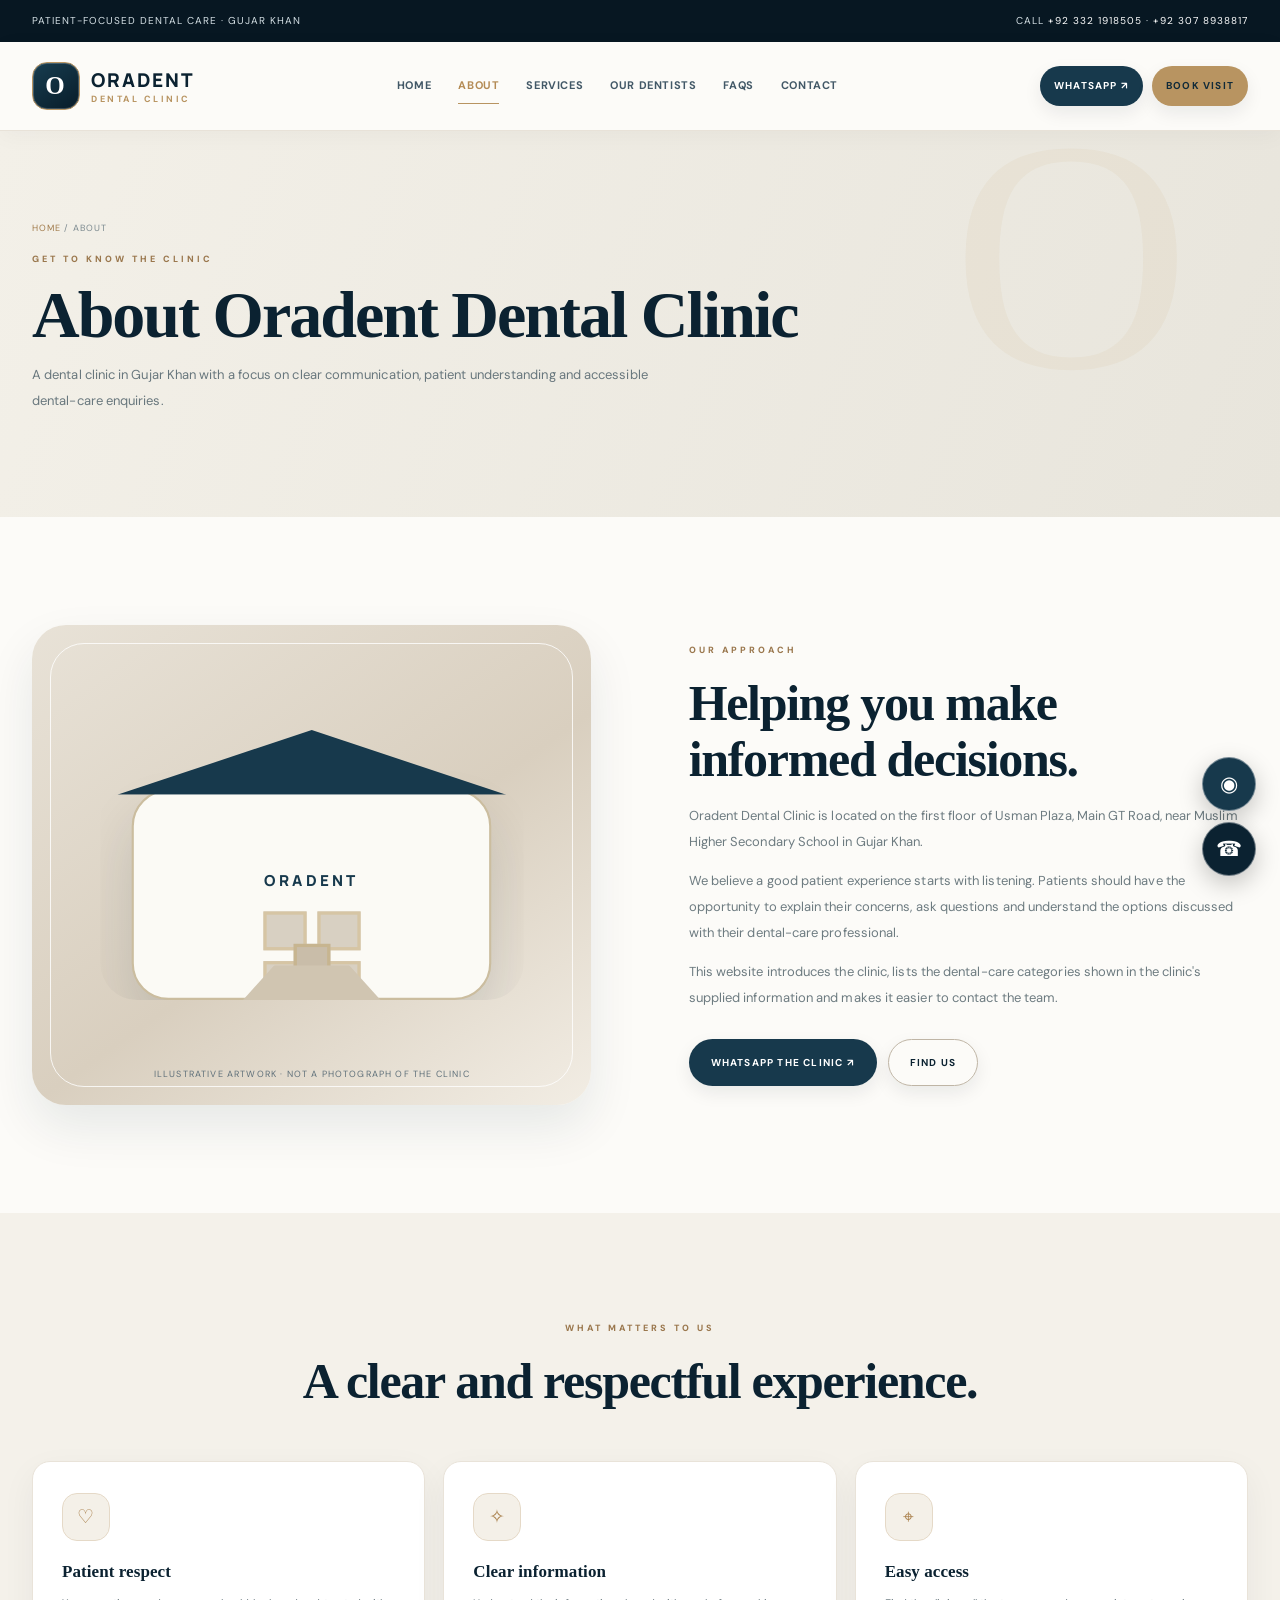
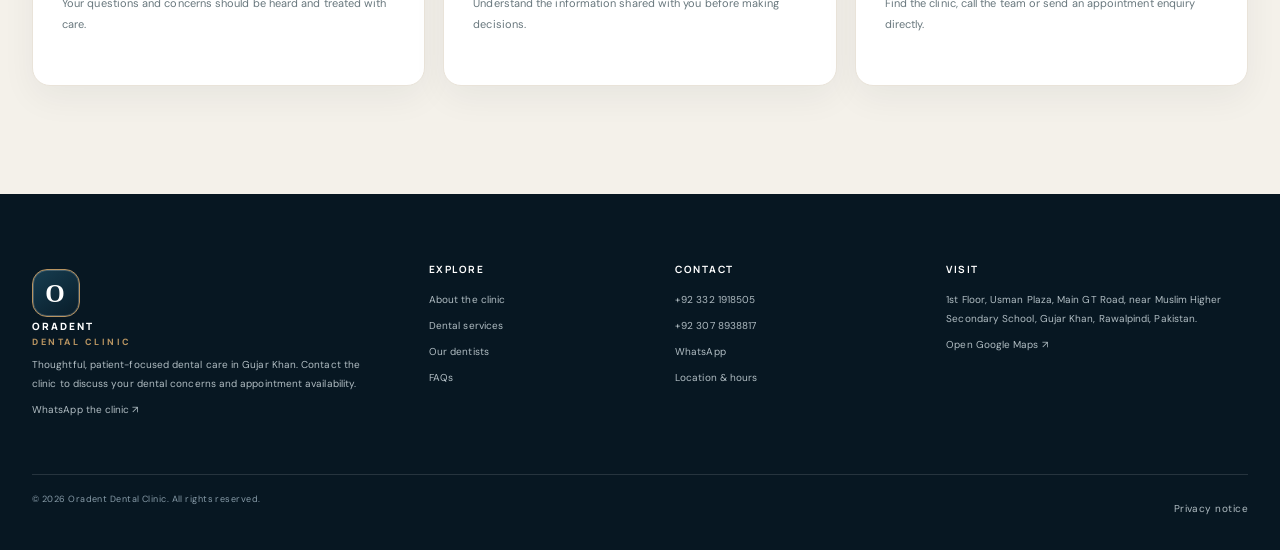
==== commit ecc85d72: "Improve mobile navigation button markup" ====
--- a/about.html
+++ b/about.html
@@ -1,2 +1,2 @@
-<!doctype html><html lang="en"><head><meta charset="utf-8"><meta name="viewport" content="width=device-width,initial-scale=1"><title>About Oradent Dental Clinic | Gujar Khan</title><meta name="description" content="Learn about Oradent Dental Clinic, its patient-focused approach, location and contact details."><meta name="theme-color" content="#102536"><link rel="canonical" href="https://oradent-clinic-site.vercel.app/about.html"><meta property="og:type" content="website"><meta property="og:site_name" content="Oradent Dental Clinic"><meta property="og:title" content="About Oradent Dental Clinic | Gujar Khan"><meta property="og:description" content="Learn about Oradent Dental Clinic, its patient-focused approach, location and contact details."><meta property="og:url" content="https://oradent-clinic-site.vercel.app/about.html"><meta name="twitter:card" content="summary"><meta name="twitter:title" content="About Oradent Dental Clinic | Gujar Khan"><meta name="twitter:description" content="Learn about Oradent Dental Clinic, its patient-focused approach, location and contact details."><link rel="icon" type="image/svg+xml" href="/favicon.svg"><link rel="stylesheet" href="/assets/style.css"><script type="application/ld+json">{"@context":"https://schema.org","@type":"Dentist","name":"Oradent Dental Clinic","telephone":"+923321918505","address":{"@type":"PostalAddress","streetAddress":"1st Floor, Usman Plaza, Main GT Road, near Muslim Higher Secondary School","addressLocality":"Gujar Khan","addressRegion":"Punjab","postalCode":"47850","addressCountry":"PK"},"url":"https://oradent-clinic-site.vercel.app/"}</script></head><body><a class="skipLink" href="#main-content">Skip to content</a><div class="topbar"><div class="wrap"><span>Patient-focused dental care · Gujar Khan</span><span>Call <a href="tel:+923321918505">+92 332 1918505</a> · <a href="tel:+923078938817">+92 307 8938817</a></span></div></div><header class="header"><div class="wrap nav"><a class="brand" href="/"><span class="brandmark">O</span><span>ORADENT<small>DENTAL CLINIC</small></span></a><button class="menuBtn" aria-label="Open navigation">☰</button><nav class="navlinks"><a class="" href="/">Home</a><a class="active" href="/about.html">About</a><a class="" href="/services.html">Services</a><a class="" href="/doctors.html">Our Dentists</a><a class="" href="/faq.html">FAQs</a><a class="" href="/contact.html">Contact</a></nav><div class="navactions"><a class="btn whatsapp small" href="https://wa.me/923321918505?text=Hello%20Oradent%20Dental%20Clinic%2C%20I%20would%20like%20to%20enquire." target="_blank" rel="noopener">WhatsApp ↗</a><a class="btn gold small" href="/appointment.html">Book Visit</a></div></div></header>
+<!doctype html><html lang="en"><head><meta charset="utf-8"><meta name="viewport" content="width=device-width,initial-scale=1"><title>About Oradent Dental Clinic | Gujar Khan</title><meta name="description" content="Learn about Oradent Dental Clinic, its patient-focused approach, location and contact details."><meta name="theme-color" content="#102536"><link rel="canonical" href="https://oradent-clinic-site.vercel.app/about.html"><meta property="og:type" content="website"><meta property="og:site_name" content="Oradent Dental Clinic"><meta property="og:title" content="About Oradent Dental Clinic | Gujar Khan"><meta property="og:description" content="Learn about Oradent Dental Clinic, its patient-focused approach, location and contact details."><meta property="og:url" content="https://oradent-clinic-site.vercel.app/about.html"><meta name="twitter:card" content="summary"><meta name="twitter:title" content="About Oradent Dental Clinic | Gujar Khan"><meta name="twitter:description" content="Learn about Oradent Dental Clinic, its patient-focused approach, location and contact details."><link rel="icon" type="image/svg+xml" href="/favicon.svg"><link rel="stylesheet" href="/assets/style.css"><script type="application/ld+json">{"@context":"https://schema.org","@type":"Dentist","name":"Oradent Dental Clinic","telephone":"+923321918505","address":{"@type":"PostalAddress","streetAddress":"1st Floor, Usman Plaza, Main GT Road, near Muslim Higher Secondary School","addressLocality":"Gujar Khan","addressRegion":"Punjab","postalCode":"47850","addressCountry":"PK"},"url":"https://oradent-clinic-site.vercel.app/"}</script></head><body><a class="skipLink" href="#main-content">Skip to content</a><div class="topbar"><div class="wrap"><span>Patient-focused dental care · Gujar Khan</span><span>Call <a href="tel:+923321918505">+92 332 1918505</a> · <a href="tel:+923078938817">+92 307 8938817</a></span></div></div><header class="header"><div class="wrap nav"><a class="brand" href="/"><span class="brandmark">O</span><span>ORADENT<small>DENTAL CLINIC</small></span></a><button class="menuBtn" aria-label="Open navigation" aria-expanded="false"><span></span><span></span><span></span></button><nav class="navlinks"><a class="" href="/">Home</a><a class="active" href="/about.html">About</a><a class="" href="/services.html">Services</a><a class="" href="/doctors.html">Our Dentists</a><a class="" href="/faq.html">FAQs</a><a class="" href="/contact.html">Contact</a></nav><div class="navactions"><a class="btn whatsapp small" href="https://wa.me/923321918505?text=Hello%20Oradent%20Dental%20Clinic%2C%20I%20would%20like%20to%20enquire." target="_blank" rel="noopener">WhatsApp ↗</a><a class="btn gold small" href="/appointment.html">Book Visit</a></div></div></header>
 <main id="main-content"><section class="pageHero"><div class="wrap"><div class="breadcrumbs"><a href="/">Home</a> / About</div><div class="eyebrow">Get to know the clinic</div><h1>About Oradent Dental Clinic</h1><p>A dental clinic in Gujar Khan with a focus on clear communication, patient understanding and accessible dental-care enquiries.</p></div></section><section class="section"><div class="wrap split"><div class="illustration"><div class="clinicArt"><div class="roof"></div><div class="building"><span class="sign">ORADENT</span><div class="windows"><i></i><i></i><i></i><i></i></div><div class="door"></div></div><div class="path"></div></div><div class="artNote">Illustrative artwork · not a photograph of the clinic</div></div><div class="content"><div class="eyebrow">Our approach</div><h2>Helping you make informed decisions.</h2><p>Oradent Dental Clinic is located on the first floor of Usman Plaza, Main GT Road, near Muslim Higher Secondary School in Gujar Khan.</p><p>We believe a good patient experience starts with listening. Patients should have the opportunity to explain their concerns, ask questions and understand the options discussed with their dental-care professional.</p><p>This website introduces the clinic, lists the dental-care categories shown in the clinic's supplied information and makes it easier to contact the team.</p><div class="actions"><a class="btn whatsapp" href="https://wa.me/923321918505?text=Hello%20Oradent%20Dental%20Clinic%2C%20I%20would%20like%20to%20enquire." target="_blank" rel="noopener">WhatsApp the Clinic ↗</a><a class="btn outline" href="/contact.html">Find Us</a></div></div></div></section><section class="section soft"><div class="wrap"><div class="sectionHead"><div class="eyebrow">What matters to us</div><h2>A clear and respectful experience.</h2></div><div class="cards"><article class="card"><div class="cardIcon">♡</div><h3>Patient respect</h3><p>Your questions and concerns should be heard and treated with care.</p></article><article class="card"><div class="cardIcon">✧</div><h3>Clear information</h3><p>Understand the information shared with you before making decisions.</p></article><article class="card"><div class="cardIcon">⌖</div><h3>Easy access</h3><p>Find the clinic, call the team or send an appointment enquiry directly.</p></article></div></div></section></main><footer class="footer"><div class="wrap"><div class="footerGrid"><div><a class="brand" href="/" style="color:white"><span class="brandmark">O</span><span>ORADENT<small>DENTAL CLINIC</small></span></a><p>Thoughtful, patient-focused dental care in Gujar Khan. Contact the clinic to discuss your dental concerns and appointment availability.</p><a href="https://wa.me/923321918505?text=Hello%20Oradent%20Dental%20Clinic%2C%20I%20would%20like%20to%20enquire." target="_blank" rel="noopener">WhatsApp the clinic ↗</a></div><div><h4>Explore</h4><a href="/about.html">About the clinic</a><a href="/services.html">Dental services</a><a href="/doctors.html">Our dentists</a><a href="/faq.html">FAQs</a></div><div><h4>Contact</h4><a href="tel:+923321918505">+92 332 1918505</a><a href="tel:+923078938817">+92 307 8938817</a><a href="https://wa.me/923321918505?text=Hello%20Oradent%20Dental%20Clinic%2C%20I%20would%20like%20to%20enquire." target="_blank" rel="noopener">WhatsApp</a><a href="/contact.html">Location & hours</a></div><div><h4>Visit</h4><p>1st Floor, Usman Plaza, Main GT Road, near Muslim Higher Secondary School, Gujar Khan, Rawalpindi, Pakistan.</p><a href="https://maps.app.goo.gl/mqdsxvssHX6BZxFB8" target="_blank" rel="noopener">Open Google Maps ↗</a></div></div><div class="footerBottom"><span>© <span data-year>2026</span> Oradent Dental Clinic. All rights reserved.</span><a href="/privacy.html">Privacy notice</a></div></div></footer><div class="floating"><a class="floatBtn floatWa" href="https://wa.me/923321918505?text=Hello%20Oradent%20Dental%20Clinic%2C%20I%20would%20like%20to%20enquire." target="_blank" rel="noopener" aria-label="WhatsApp Oradent">◉</a><a class="floatBtn floatCall" href="tel:+923321918505" aria-label="Call Oradent">☎</a></div><script src="/assets/site.js" defer></script></body></html>
--- a/assets/style.css
+++ b/assets/style.css
@@ -1,11 +1,11 @@
 @import url('https://fonts.googleapis.com/css2?family=DM+Sans:wght@400;500;600;700&family=Manrope:wght@500;600;700;800&display=swap');
-:root{--navy:#102536;--navy2:#193b4e;--gold:#c6a16b;--cream:#f6f3ed;--paper:#fffefa;--ink:#1d303d;--muted:#687984;--line:#e7e0d5;--green:#a8c7b2}*{box-sizing:border-box}html{scroll-behavior:smooth}body{margin:0;color:var(--ink);font:15px/1.75 "DM Sans",sans-serif;background:var(--paper)}a{color:inherit;text-decoration:none}img{max-width:100%;display:block}.wrap{width:min(1160px,calc(100% - 40px));margin:auto}.topbar{background:#0a1a26;color:#d5e0e5;font-size:11px;letter-spacing:.04em}.topbar .wrap{min-height:38px;display:flex;align-items:center;justify-content:space-between;gap:15px}.topbar a{color:#fff}.header{position:sticky;top:0;z-index:30;background:#fffefaed;backdrop-filter:blur(14px);border-bottom:1px solid #10253612}.nav{height:82px;display:flex;align-items:center;justify-content:space-between;gap:24px}.brand{display:flex;align-items:center;gap:11px;color:var(--navy);font:800 18px Manrope;letter-spacing:1.6px}.brand small{display:block;color:var(--gold);font:700 9px "DM Sans";letter-spacing:2.5px}.brandmark{width:44px;height:44px;border-radius:50%;display:grid;place-items:center;color:#fff;background:linear-gradient(145deg,#24485c,#0b1d2a);font-size:23px;box-shadow:inset 0 0 0 1px #ffffff35}.navlinks{display:flex;align-items:center;gap:23px;font-size:12px;font-weight:700;color:#425867}.navlinks a:hover,.navlinks a.active{color:#b48b55}.navactions{display:flex;gap:9px;align-items:center}.btn{display:inline-flex;justify-content:center;align-items:center;gap:8px;padding:13px 19px;border:1px solid transparent;border-radius:3px;background:var(--navy);color:white;font-size:12px;font-weight:700;letter-spacing:.035em;transition:.2s;cursor:pointer}.btn:hover{background:var(--navy2);transform:translateY(-2px)}.btn.gold{background:var(--gold);color:#182c39}.btn.outline{background:transparent;color:var(--navy);border-color:#cfc6b7}.btn.whatsapp{background:#197b55;color:white}.btn.whatsapp:hover{background:#126744}.btn.small{padding:10px 13px}.menuBtn{display:none;background:none;border:0;font-size:26px;color:var(--navy)}.hero{background:linear-gradient(115deg,#f8f6f1,#eee9df);overflow:hidden}.heroGrid{display:grid;grid-template-columns:1.05fr .95fr;gap:65px;align-items:center;padding:86px 0}.eyebrow{font-size:10px;font-weight:800;letter-spacing:2.5px;text-transform:uppercase;color:#ae854e}.hero h1{font:800 clamp(42px,5.7vw,70px)/1.06 Manrope;letter-spacing:-3px;color:var(--navy);margin:18px 0}.hero h1 em{font-style:normal;color:#b58a50}.lead{font-size:16px;line-height:1.9;color:#62737e;max-width:550px}.actions{display:flex;gap:11px;flex-wrap:wrap;margin-top:28px}.heroVisual{height:500px;border-radius:220px 220px 4px 4px;background:radial-gradient(circle at 50% 42%,#fffefa,#d9d5c9 76%);display:grid;place-items:center;position:relative;box-shadow:0 25px 65px #122d3d20}.heroVisual:before{content:"";position:absolute;inset:20px;border:1px solid #c6a16b75;border-radius:inherit}.tooth{width:190px;height:215px;border-radius:50%;display:grid;place-items:center;background:#ffffff85;box-shadow:0 25px 60px #1c34401c}.tooth svg{width:145px}.visualKicker{position:absolute;top:32px;left:30px;font-size:10px;letter-spacing:2px;text-transform:uppercase;color:#61717a}.visualFoot{position:absolute;bottom:26px;right:22px;background:white;padding:12px 17px;border-left:3px solid var(--gold);font:700 11px Manrope;color:var(--navy);box-shadow:0 10px 28px #0001}.trustbar{background:linear-gradient(100deg,#102536,#1a4054);color:white}.trustbar .wrap{display:grid;grid-template-columns:repeat(3,1fr);padding:24px 0}.trustitem{text-align:center;border-right:1px solid #ffffff25}.trustitem:last-child{border:0}.trustitem b{display:block;font:700 13px Manrope}.trustitem span{font-size:11px;color:#b8c8d1}.section{padding:92px 0}.section.soft{background:var(--cream)}.sectionHead{text-align:center;max-width:700px;margin:0 auto 42px}.sectionHead h2,.content h2{font:800 clamp(30px,4vw,44px)/1.16 Manrope;letter-spacing:-1.5px;color:var(--navy);margin:13px 0}.sectionHead p,.content p{color:var(--muted);font-size:14px}.split{display:grid;grid-template-columns:1fr 1fr;gap:65px;align-items:center}.illustration{min-height:390px;position:relative;display:grid;place-items:center;overflow:hidden;background:linear-gradient(145deg,#eee9df,#d9ded8);border-radius:4px 100px 4px 4px}.clinicArt{width:70%;height:250px;position:relative;display:flex;align-items:flex-end;justify-content:center}.building{width:85%;height:78%;background:#fbfaf5;border:2px solid #cbbd9f;box-shadow:0 22px 45px #1d33401c;display:flex;align-items:center;flex-direction:column}.roof{position:absolute;top:0;width:92%;height:24%;background:#17394c;clip-path:polygon(50% 0,100% 100%,0 100%)}.sign{margin-top:22%;font:800 14px Manrope;letter-spacing:3px;color:#17394c}.windows{display:grid;grid-template-columns:repeat(2,40px);gap:10px;margin-top:20px}.windows i{height:36px;background:#c8d7d4;border:3px solid #d6c5a4}.door{position:absolute;bottom:0;width:34px;height:52px;background:#b8c8c3;border:3px solid #c7b590}.path{position:absolute;bottom:-10%;width:44%;height:23%;background:#d0c5b1;clip-path:polygon(30% 0,70% 0,100% 100%,0 100%)}.artNote{position:absolute;bottom:22px;left:20px;right:20px;text-align:center;font-size:11px;color:#5f707a}.checks{display:grid;grid-template-columns:1fr 1fr;gap:12px;margin-top:24px}.checks span{font-size:12px;font-weight:700}.checks span:before{content:"✓";color:#b58a50;margin-right:9px}.cards{display:grid;grid-template-columns:repeat(3,1fr);gap:16px}.card{padding:25px;background:white;border:1px solid var(--line);box-shadow:0 6px 22px #142b3907;transition:.2s}.card:hover{transform:translateY(-4px);box-shadow:0 18px 38px #102a4312;border-color:#d5c4a8}.cardIcon{width:44px;height:44px;background:#f1eee6;color:#aa814d;display:grid;place-items:center;font-size:20px;border-radius:50%}.card h3{font:700 16px Manrope;color:var(--navy);margin:17px 0 8px}.card p{font-size:12px;color:var(--muted);line-height:1.8;margin:0 0 13px}.more{font-size:11px;color:#a77c43;font-weight:800}.dentistCard{background:white;border:1px solid var(--line);padding:28px;display:flex;gap:20px;align-items:flex-start}.dentistAvatar{width:76px;height:76px;flex:none;border-radius:50%;background:linear-gradient(145deg,#17394c,#d1b27f);display:grid;place-items:center;color:white;font:800 24px Manrope}.dentistCard h3{font:700 18px Manrope;color:var(--navy);margin:3px 0 4px}.dentistCard p{font-size:12px;color:var(--muted);margin:4px 0}.credential{font-size:11px;font-weight:700;color:#9b7647}.ctaBand{background:linear-gradient(110deg,#0e2231,#1b4054);color:white;padding:58px 0}.ctaBand .wrap{display:flex;align-items:center;justify-content:space-between;gap:25px}.ctaBand h2{font:800 30px Manrope;margin:0 0 7px;color:white}.ctaBand p{font-size:13px;color:#bdcbd4;margin:0}.ctaButtons{display:flex;gap:9px;flex-wrap:wrap}.faqList{max-width:820px;margin:auto}.faqItem{border:1px solid var(--line);background:white;margin-bottom:10px}.faqQ{width:100%;padding:18px 20px;border:0;background:none;text-align:left;display:flex;justify-content:space-between;gap:12px;color:var(--navy);font:700 13px Manrope;cursor:pointer}.faqA{display:none;padding:0 20px 18px;color:var(--muted);font-size:13px}.faqItem.open .faqA{display:block}.contactGrid{display:grid;grid-template-columns:.9fr 1.1fr;gap:55px}.detail{padding:14px 0 14px 16px;border-left:2px solid var(--gold);font-size:13px;color:var(--muted);margin:15px 0}.detail b{display:block;color:var(--navy);font:700 12px Manrope}.map iframe{width:100%;height:390px;border:0;border-radius:4px;box-shadow:0 20px 55px #102a4312}.pageHero{padding:66px 0;background:linear-gradient(110deg,#f6f3ed,#eae5db)}.pageHero h1{font:800 clamp(36px,5vw,56px)/1.1 Manrope;color:var(--navy);letter-spacing:-2px;margin:12px 0}.pageHero p{max-width:680px;color:var(--muted);font-size:14px}.breadcrumbs{font-size:11px;color:#7b898f;margin-bottom:15px}.breadcrumbs a{color:#a17b4b}.serviceDetail{display:grid;grid-template-columns:1fr 1fr;gap:25px;align-items:start;padding:27px 0;border-bottom:1px solid var(--line)}.serviceDetail h3{font:700 19px Manrope;color:var(--navy);margin:0 0 8px}.serviceDetail p{font-size:13px;color:var(--muted);margin:0}.serviceDetail .tag{display:inline-block;font-size:10px;color:#9d7748;letter-spacing:1px;text-transform:uppercase;font-weight:800;margin-bottom:7px}.formBox{max-width:760px;background:white;border:1px solid var(--line);padding:30px;box-shadow:0 14px 45px #122b3a0a}.formGrid{display:grid;grid-template-columns:1fr 1fr;gap:16px}.field label{display:block;font-size:11px;font-weight:700;color:var(--navy);margin-bottom:6px}.field input,.field select,.field textarea{width:100%;border:1px solid #dcd6cb;background:#fffefa;padding:13px;font:13px "DM Sans";color:var(--ink);border-radius:2px}.field textarea{min-height:110px;resize:vertical}.field.full{grid-column:1/-1}.formNote{font-size:11px;color:var(--muted)}.footer{background:#091a26;color:#d7e0e5;padding:54px 0 20px}.footerGrid{display:grid;grid-template-columns:1.4fr 1fr 1fr 1fr;gap:35px;padding-bottom:35px}.footer h4{font:700 12px Manrope;color:white;margin:0 0 14px}.footer p,.footer a{display:block;font-size:11px;color:#aebdc6;margin:7px 0}.footer a:hover{color:var(--gold)}.footerBottom{border-top:1px solid #ffffff20;padding-top:17px;display:flex;justify-content:space-between;gap:15px;font-size:10px;color:#879ba8}.floating{position:fixed;right:17px;bottom:18px;z-index:25;display:flex;flex-direction:column;gap:9px}.floatBtn{width:52px;height:52px;border-radius:50%;display:grid;place-items:center;color:white;box-shadow:0 8px 25px #0003;font-size:21px}.floatCall{background:var(--navy)}.floatWa{background:#168653}.legal{max-width:850px}.legal h2{font:700 21px Manrope;color:var(--navy);margin-top:30px}.legal p,.legal li{font-size:13px;color:var(--muted)}:focus-visible{outline:3px solid var(--gold);outline-offset:3px}
+:root{--navy:#102536;--navy2:#193b4e;--gold:#c6a16b;--cream:#f6f3ed;--paper:#fffefa;--ink:#1d303d;--muted:#687984;--line:#e7e0d5;--green:#c8b99f}*{box-sizing:border-box}html{scroll-behavior:smooth}body{margin:0;color:var(--ink);font:15px/1.75 "DM Sans",sans-serif;background:var(--paper)}a{color:inherit;text-decoration:none}img{max-width:100%;display:block}.wrap{width:min(1160px,calc(100% - 40px));margin:auto}.topbar{background:#0a1a26;color:#d5e0e5;font-size:11px;letter-spacing:.04em}.topbar .wrap{min-height:38px;display:flex;align-items:center;justify-content:space-between;gap:15px}.topbar a{color:#fff}.header{position:sticky;top:0;z-index:30;background:#fffefaed;backdrop-filter:blur(14px);border-bottom:1px solid #10253612}.nav{height:82px;display:flex;align-items:center;justify-content:space-between;gap:24px}.brand{display:flex;align-items:center;gap:11px;color:var(--navy);font:800 18px Manrope;letter-spacing:1.6px}.brand small{display:block;color:var(--gold);font:700 9px "DM Sans";letter-spacing:2.5px}.brandmark{width:44px;height:44px;border-radius:50%;display:grid;place-items:center;color:#fff;background:linear-gradient(145deg,#24485c,#0b1d2a);font-size:23px;box-shadow:inset 0 0 0 1px #ffffff35}.navlinks{display:flex;align-items:center;gap:23px;font-size:12px;font-weight:700;color:#425867}.navlinks a:hover,.navlinks a.active{color:#b48b55}.navactions{display:flex;gap:9px;align-items:center}.btn{display:inline-flex;justify-content:center;align-items:center;gap:8px;padding:13px 19px;border:1px solid transparent;border-radius:3px;background:var(--navy);color:white;font-size:12px;font-weight:700;letter-spacing:.035em;transition:.2s;cursor:pointer}.btn:hover{background:var(--navy2);transform:translateY(-2px)}.btn.gold{background:var(--gold);color:#182c39}.btn.outline{background:transparent;color:var(--navy);border-color:#cfc6b7}.btn.whatsapp{background:#17394c;color:white}.btn.whatsapp:hover{background:#0b2231}.btn.small{padding:10px 13px}.menuBtn{display:none;background:none;border:0;font-size:26px;color:var(--navy)}.hero{background:linear-gradient(115deg,#f8f6f1,#eee9df);overflow:hidden}.heroGrid{display:grid;grid-template-columns:1.05fr .95fr;gap:65px;align-items:center;padding:86px 0}.eyebrow{font-size:10px;font-weight:800;letter-spacing:2.5px;text-transform:uppercase;color:#ae854e}.hero h1{font:800 clamp(42px,5.7vw,70px)/1.06 Manrope;letter-spacing:-3px;color:var(--navy);margin:18px 0}.hero h1 em{font-style:normal;color:#b58a50}.lead{font-size:16px;line-height:1.9;color:#62737e;max-width:550px}.actions{display:flex;gap:11px;flex-wrap:wrap;margin-top:28px}.heroVisual{height:500px;border-radius:220px 220px 4px 4px;background:radial-gradient(circle at 50% 42%,#fffefa,#d9d5c9 76%);display:grid;place-items:center;position:relative;box-shadow:0 25px 65px #122d3d20}.heroVisual:before{content:"";position:absolute;inset:20px;border:1px solid #c6a16b75;border-radius:inherit}.tooth{width:190px;height:215px;border-radius:50%;display:grid;place-items:center;background:#ffffff85;box-shadow:0 25px 60px #1c34401c}.tooth svg{width:145px}.visualKicker{position:absolute;top:32px;left:30px;font-size:10px;letter-spacing:2px;text-transform:uppercase;color:#61717a}.visualFoot{position:absolute;bottom:26px;right:22px;background:white;padding:12px 17px;border-left:3px solid var(--gold);font:700 11px Manrope;color:var(--navy);box-shadow:0 10px 28px #0001}.trustbar{background:linear-gradient(100deg,#102536,#1a4054);color:white}.trustbar .wrap{display:grid;grid-template-columns:repeat(3,1fr);padding:24px 0}.trustitem{text-align:center;border-right:1px solid #ffffff25}.trustitem:last-child{border:0}.trustitem b{display:block;font:700 13px Manrope}.trustitem span{font-size:11px;color:#b8c8d1}.section{padding:92px 0}.section.soft{background:var(--cream)}.sectionHead{text-align:center;max-width:700px;margin:0 auto 42px}.sectionHead h2,.content h2{font:800 clamp(30px,4vw,44px)/1.16 Manrope;letter-spacing:-1.5px;color:var(--navy);margin:13px 0}.sectionHead p,.content p{color:var(--muted);font-size:14px}.split{display:grid;grid-template-columns:1fr 1fr;gap:65px;align-items:center}.illustration{min-height:390px;position:relative;display:grid;place-items:center;overflow:hidden;background:linear-gradient(145deg,#eee9df,#ded8cd);border-radius:4px 100px 4px 4px}.clinicArt{width:70%;height:250px;position:relative;display:flex;align-items:flex-end;justify-content:center}.building{width:85%;height:78%;background:#fbfaf5;border:2px solid #cbbd9f;box-shadow:0 22px 45px #1d33401c;display:flex;align-items:center;flex-direction:column}.roof{position:absolute;top:0;width:92%;height:24%;background:#17394c;clip-path:polygon(50% 0,100% 100%,0 100%)}.sign{margin-top:22%;font:800 14px Manrope;letter-spacing:3px;color:#17394c}.windows{display:grid;grid-template-columns:repeat(2,40px);gap:10px;margin-top:20px}.windows i{height:36px;background:#d7d0c3;border:3px solid #d6c5a4}.door{position:absolute;bottom:0;width:34px;height:52px;background:#b8c8c3;border:3px solid #c7b590}.path{position:absolute;bottom:-10%;width:44%;height:23%;background:#d0c5b1;clip-path:polygon(30% 0,70% 0,100% 100%,0 100%)}.artNote{position:absolute;bottom:22px;left:20px;right:20px;text-align:center;font-size:11px;color:#5f707a}.checks{display:grid;grid-template-columns:1fr 1fr;gap:12px;margin-top:24px}.checks span{font-size:12px;font-weight:700}.checks span:before{content:"✓";color:#b58a50;margin-right:9px}.cards{display:grid;grid-template-columns:repeat(3,1fr);gap:16px}.card{padding:25px;background:white;border:1px solid var(--line);box-shadow:0 6px 22px #142b3907;transition:.2s}.card:hover{transform:translateY(-4px);box-shadow:0 18px 38px #102a4312;border-color:#d5c4a8}.cardIcon{width:44px;height:44px;background:#f1eee6;color:#aa814d;display:grid;place-items:center;font-size:20px;border-radius:50%}.card h3{font:700 16px Manrope;color:var(--navy);margin:17px 0 8px}.card p{font-size:12px;color:var(--muted);line-height:1.8;margin:0 0 13px}.more{font-size:11px;color:#a77c43;font-weight:800}.dentistCard{background:white;border:1px solid var(--line);padding:28px;display:flex;gap:20px;align-items:flex-start}.dentistAvatar{width:76px;height:76px;flex:none;border-radius:50%;background:linear-gradient(145deg,#17394c,#d1b27f);display:grid;place-items:center;color:white;font:800 24px Manrope}.dentistCard h3{font:700 18px Manrope;color:var(--navy);margin:3px 0 4px}.dentistCard p{font-size:12px;color:var(--muted);margin:4px 0}.credential{font-size:11px;font-weight:700;color:#9b7647}.ctaBand{background:linear-gradient(110deg,#0e2231,#1b4054);color:white;padding:58px 0}.ctaBand .wrap{display:flex;align-items:center;justify-content:space-between;gap:25px}.ctaBand h2{font:800 30px Manrope;margin:0 0 7px;color:white}.ctaBand p{font-size:13px;color:#bdcbd4;margin:0}.ctaButtons{display:flex;gap:9px;flex-wrap:wrap}.faqList{max-width:820px;margin:auto}.faqItem{border:1px solid var(--line);background:white;margin-bottom:10px}.faqQ{width:100%;padding:18px 20px;border:0;background:none;text-align:left;display:flex;justify-content:space-between;gap:12px;color:var(--navy);font:700 13px Manrope;cursor:pointer}.faqA{display:none;padding:0 20px 18px;color:var(--muted);font-size:13px}.faqItem.open .faqA{display:block}.contactGrid{display:grid;grid-template-columns:.9fr 1.1fr;gap:55px}.detail{padding:14px 0 14px 16px;border-left:2px solid var(--gold);font-size:13px;color:var(--muted);margin:15px 0}.detail b{display:block;color:var(--navy);font:700 12px Manrope}.map iframe{width:100%;height:390px;border:0;border-radius:4px;box-shadow:0 20px 55px #102a4312}.pageHero{padding:66px 0;background:linear-gradient(110deg,#f6f3ed,#eae5db)}.pageHero h1{font:800 clamp(36px,5vw,56px)/1.1 Manrope;color:var(--navy);letter-spacing:-2px;margin:12px 0}.pageHero p{max-width:680px;color:var(--muted);font-size:14px}.breadcrumbs{font-size:11px;color:#7b898f;margin-bottom:15px}.breadcrumbs a{color:#a17b4b}.serviceDetail{display:grid;grid-template-columns:1fr 1fr;gap:25px;align-items:start;padding:27px 0;border-bottom:1px solid var(--line)}.serviceDetail h3{font:700 19px Manrope;color:var(--navy);margin:0 0 8px}.serviceDetail p{font-size:13px;color:var(--muted);margin:0}.serviceDetail .tag{display:inline-block;font-size:10px;color:#9d7748;letter-spacing:1px;text-transform:uppercase;font-weight:800;margin-bottom:7px}.formBox{max-width:760px;background:white;border:1px solid var(--line);padding:30px;box-shadow:0 14px 45px #122b3a0a}.formGrid{display:grid;grid-template-columns:1fr 1fr;gap:16px}.field label{display:block;font-size:11px;font-weight:700;color:var(--navy);margin-bottom:6px}.field input,.field select,.field textarea{width:100%;border:1px solid #dcd6cb;background:#fffefa;padding:13px;font:13px "DM Sans";color:var(--ink);border-radius:2px}.field textarea{min-height:110px;resize:vertical}.field.full{grid-column:1/-1}.formNote{font-size:11px;color:var(--muted)}.footer{background:#091a26;color:#d7e0e5;padding:54px 0 20px}.footerGrid{display:grid;grid-template-columns:1.4fr 1fr 1fr 1fr;gap:35px;padding-bottom:35px}.footer h4{font:700 12px Manrope;color:white;margin:0 0 14px}.footer p,.footer a{display:block;font-size:11px;color:#aebdc6;margin:7px 0}.footer a:hover{color:var(--gold)}.footerBottom{border-top:1px solid #ffffff20;padding-top:17px;display:flex;justify-content:space-between;gap:15px;font-size:10px;color:#879ba8}.floating{position:fixed;right:17px;bottom:18px;z-index:25;display:flex;flex-direction:column;gap:9px}.floatBtn{width:52px;height:52px;border-radius:50%;display:grid;place-items:center;color:white;box-shadow:0 8px 25px #0003;font-size:21px}.floatCall{background:var(--navy)}.floatWa{background:#17394c}.legal{max-width:850px}.legal h2{font:700 21px Manrope;color:var(--navy);margin-top:30px}.legal p,.legal li{font-size:13px;color:var(--muted)}:focus-visible{outline:3px solid var(--gold);outline-offset:3px}
 @media(max-width:980px){.navlinks{gap:13px}.navactions .btn{padding:11px 12px}.heroGrid{gap:35px}.cards{grid-template-columns:repeat(2,1fr)}.footerGrid{grid-template-columns:1.2fr 1fr 1fr}}
 @media(max-width:720px){.wrap{width:calc(100% - 32px)}.topbar .wrap{padding:8px 0;flex-wrap:wrap}.nav{height:70px}.menuBtn{display:block}.navlinks{display:none;position:absolute;top:70px;left:0;right:0;padding:20px 25px;background:#fffefa;box-shadow:0 15px 25px #10253618;flex-direction:column;align-items:flex-start}.navlinks.show{display:flex}.navactions .btn{display:none}.heroGrid,.split,.contactGrid{grid-template-columns:1fr}.heroGrid{padding:55px 0 40px}.heroVisual{height:360px;max-width:430px;width:100%;margin:auto;border-radius:170px 170px 4px 4px}.trustbar .wrap{grid-template-columns:1fr;gap:13px;padding:20px 0}.trustitem{text-align:left;border:0;border-bottom:1px solid #ffffff25;padding-bottom:11px}.trustitem:last-child{border:0}.section{padding:68px 0}.illustration{min-height:310px}.ctaBand .wrap{align-items:flex-start;flex-direction:column}.ctaBand h2{font-size:26px}.footerGrid{grid-template-columns:1fr 1fr;gap:25px}.footerGrid>div:first-child{grid-column:1/-1}.formGrid{grid-template-columns:1fr}.field.full{grid-column:auto}.formBox{padding:21px}.serviceDetail{grid-template-columns:1fr;gap:8px}.map iframe{height:320px}}
 @media(max-width:420px){.cards,.checks{grid-template-columns:1fr}.actions .btn,.ctaButtons .btn{width:100%}.dentistCard{padding:20px;gap:14px}.dentistAvatar{width:58px;height:58px}}
 
 /* ORADENT PREMIUM VISUAL REFINEMENT */
-:root{--navy:#0b2231;--navy2:#153b4e;--gold:#b89461;--cream:#f4f0e8;--paper:#fcfbf8;--ink:#20313a;--muted:#68777d;--line:#e5dfd4;--green:#a8c7b2}
+:root{--navy:#0b2231;--navy2:#153b4e;--gold:#b89461;--cream:#f4f0e8;--paper:#fcfbf8;--ink:#20313a;--muted:#68777d;--line:#e5dfd4;--green:#c8b99f}
 body{background:#fcfbf8;color:#20313a;font-size:15px;letter-spacing:.005em}
 .wrap{width:min(1240px,calc(100% - 64px))}
 .topbar{background:#071722;font-size:10px;letter-spacing:.1em;text-transform:uppercase}
@@ -20,16 +20,16 @@
 .navlinks a:hover:after,.navlinks a.active:after{width:100%}
 .btn{padding:14px 21px;border-radius:2px;font-size:10px;letter-spacing:.12em;text-transform:uppercase;box-shadow:0 7px 18px rgba(8,28,41,.08)}
 .btn.gold{background:#b89461;color:#102a39}
-.btn.whatsapp{background:#187b55}
+.btn.whatsapp{background:#17394c}
 .btn.outline{border-color:#bfb5a5}
 .hero{position:relative;background:#f1eee7}
-.hero:before{content:"";position:absolute;inset:0 0 0 56%;background:linear-gradient(135deg,#e8e4da,#d8ded8)}
+.hero:before{content:"";position:absolute;inset:0 0 0 56%;background:linear-gradient(135deg,#e8e4da,#d9d2c6)}
 .heroGrid{position:relative;grid-template-columns:1.04fr .96fr;gap:8%;padding:100px 0 94px;min-height:630px}
 .hero h1{font:600 clamp(48px,6vw,78px)/1.02 Georgia,serif;letter-spacing:-2.8px;margin:23px 0 22px;max-width:650px}
 .hero h1 em{color:#a98453;font-style:italic}
 .eyebrow{font-size:9px;letter-spacing:3px;color:#9a774d}
 .lead{font-size:15px;line-height:2;max-width:520px;color:#61717a}
-.heroVisual{height:510px;border-radius:2px 150px 2px 2px;background:linear-gradient(145deg,#dfe5df,#c8d3cd 52%,#eee9df);box-shadow:0 28px 65px rgba(12,34,47,.14);overflow:hidden}
+.heroVisual{height:510px;border-radius:2px 150px 2px 2px;background:linear-gradient(145deg,#e6e0d5,#d4cbbd 52%,#eee9df);box-shadow:0 28px 65px rgba(12,34,47,.14);overflow:hidden}
 .heroVisual:before{inset:16px;border-radius:2px 140px 2px 2px;border-color:#fff9}
 .heroVisual:after{content:"";position:absolute;inset:0;background:linear-gradient(180deg,transparent 55%,rgba(9,29,42,.13))}
 .tooth{width:220px;height:250px;background:rgba(255,255,255,.52);border:1px solid rgba(255,255,255,.65);backdrop-filter:blur(4px)}
@@ -46,7 +46,7 @@
 .sectionHead h2,.content h2{font:600 clamp(34px,4vw,50px)/1.12 Georgia,serif;letter-spacing:-1.3px;margin:16px 0}
 .sectionHead p,.content p{font-size:13px;line-height:2;color:#6d7b80}
 .split{gap:8%;grid-template-columns:1fr 1fr}
-.illustration{min-height:480px;border-radius:2px 125px 2px 2px;background:linear-gradient(145deg,#e1e6e0,#c9d5ce 55%,#f2ede4);box-shadow:0 22px 50px rgba(16,40,52,.09)}
+.illustration{min-height:480px;border-radius:2px 125px 2px 2px;background:linear-gradient(145deg,#e8e1d5,#d9d1c4 55%,#f2ede4);box-shadow:0 22px 50px rgba(16,40,52,.09)}
 .illustration:before{content:"";position:absolute;inset:18px;border:1px solid rgba(255,255,255,.8);border-radius:2px 110px 2px 2px}
 .clinicArt{transform:scale(1.08)}
 .building{box-shadow:0 25px 50px rgba(12,34,47,.12)}
@@ -95,7 +95,7 @@
 .footerBottom{font-size:9px;letter-spacing:.05em}
 .floating{right:24px;bottom:24px;gap:11px}
 .floatBtn{width:54px;height:54px;border:1px solid rgba(255,255,255,.4);box-shadow:0 8px 25px rgba(0,0,0,.22)}
-.floatWa{background:#168653}.floatCall{background:#0b2231}
+.floatWa{background:#17394c}.floatCall{background:#0b2231}
 @media(max-width:980px){.wrap{width:calc(100% - 44px)}.heroGrid{gap:35px}.navlinks{gap:14px}.hero h1{font-size:clamp(44px,6vw,62px)}.footerGrid{grid-template-columns:1fr 1fr}}
 @media(max-width:720px){.wrap{width:calc(100% - 34px)}.topbar{font-size:9px}.nav{height:72px}.navlinks{top:72px}.hero:before{inset:54% 0 0}.heroGrid{padding:58px 0 45px;gap:36px;min-height:auto}.hero h1{font-size:48px;letter-spacing:-1.8px}.heroVisual{height:350px;max-width:470px;border-radius:2px 110px 2px 2px}.section{padding:72px 0}.sectionHead{margin-bottom:35px}.sectionHead h2,.content h2{font-size:37px}.illustration{min-height:340px;border-radius:2px 90px 2px 2px}.cards{grid-template-columns:1fr 1fr;gap:12px}.card{padding:22px 18px;min-height:210px}.card h3{font-size:16px}.dentistCard{padding:20px}.ctaBand{padding:48px 0}.ctaBand h2{font-size:29px}.pageHero{padding:64px 0}.pageHero h1{font-size:44px}.serviceDetail{grid-template-columns:1fr;gap:9px;padding:25px 0}.contactGrid{gap:35px}.map iframe{height:330px}.formBox{padding:22px}.footerGrid{grid-template-columns:1fr 1fr;gap:25px}.footerGrid>div:first-child{grid-column:1/-1}.floating{right:14px;bottom:14px}.floatBtn{width:48px;height:48px}}
 @media(max-width:420px){.cards{grid-template-columns:1fr}.hero h1{font-size:43px}.heroVisual{height:310px}.checks{grid-template-columns:1fr}.ctaButtons .btn{width:100%}}
@@ -118,3 +118,19 @@
 .heroVisual,.illustration,.building,.clinicArt,.map iframe,.gallery img,.galleryItem,.photoCard,.imageCard{border-radius:24px!important}
 .card,.dentistCard,.formBox,.faqItem,.detail,.serviceDetail,.contactCard,.infoCard,.featureCard,.reviewCard,.appointmentCard{border-radius:17px!important}
 }
+
+/* Accessibility refinements */
+.skipLink{position:fixed;z-index:9999;top:12px;left:12px;padding:12px 18px;border-radius:999px;background:#b89461;color:#0b2231;font-weight:700;transform:translateY(-160%);transition:transform .2s}
+.skipLink:focus{transform:translateY(0)}
+:focus-visible{outline:3px solid #b89461;outline-offset:4px}
+.menuBtn{border:1px solid #e5dfd4;border-radius:50%;width:42px;height:42px;background:#f4f0e8;color:#0b2231}
+
+
+/* WARM NEUTRAL BRAND PALETTE — remove green cast throughout */
+:root{--green:#c8b99f}
+.btn.whatsapp,.btn.whatsapp:hover,.floatWa{background:#17394c;color:#fff}
+.heroVisual{background:linear-gradient(145deg,#e8e2d7,#d8cebf 52%,#f1ece3)}
+.illustration{background:linear-gradient(145deg,#e8e2d7,#d9cfbf 55%,#f2ede4)}
+.building{background:#fbfaf5}
+.windows i{background:#d8d0c2}
+.door{background:#c9bda9}
